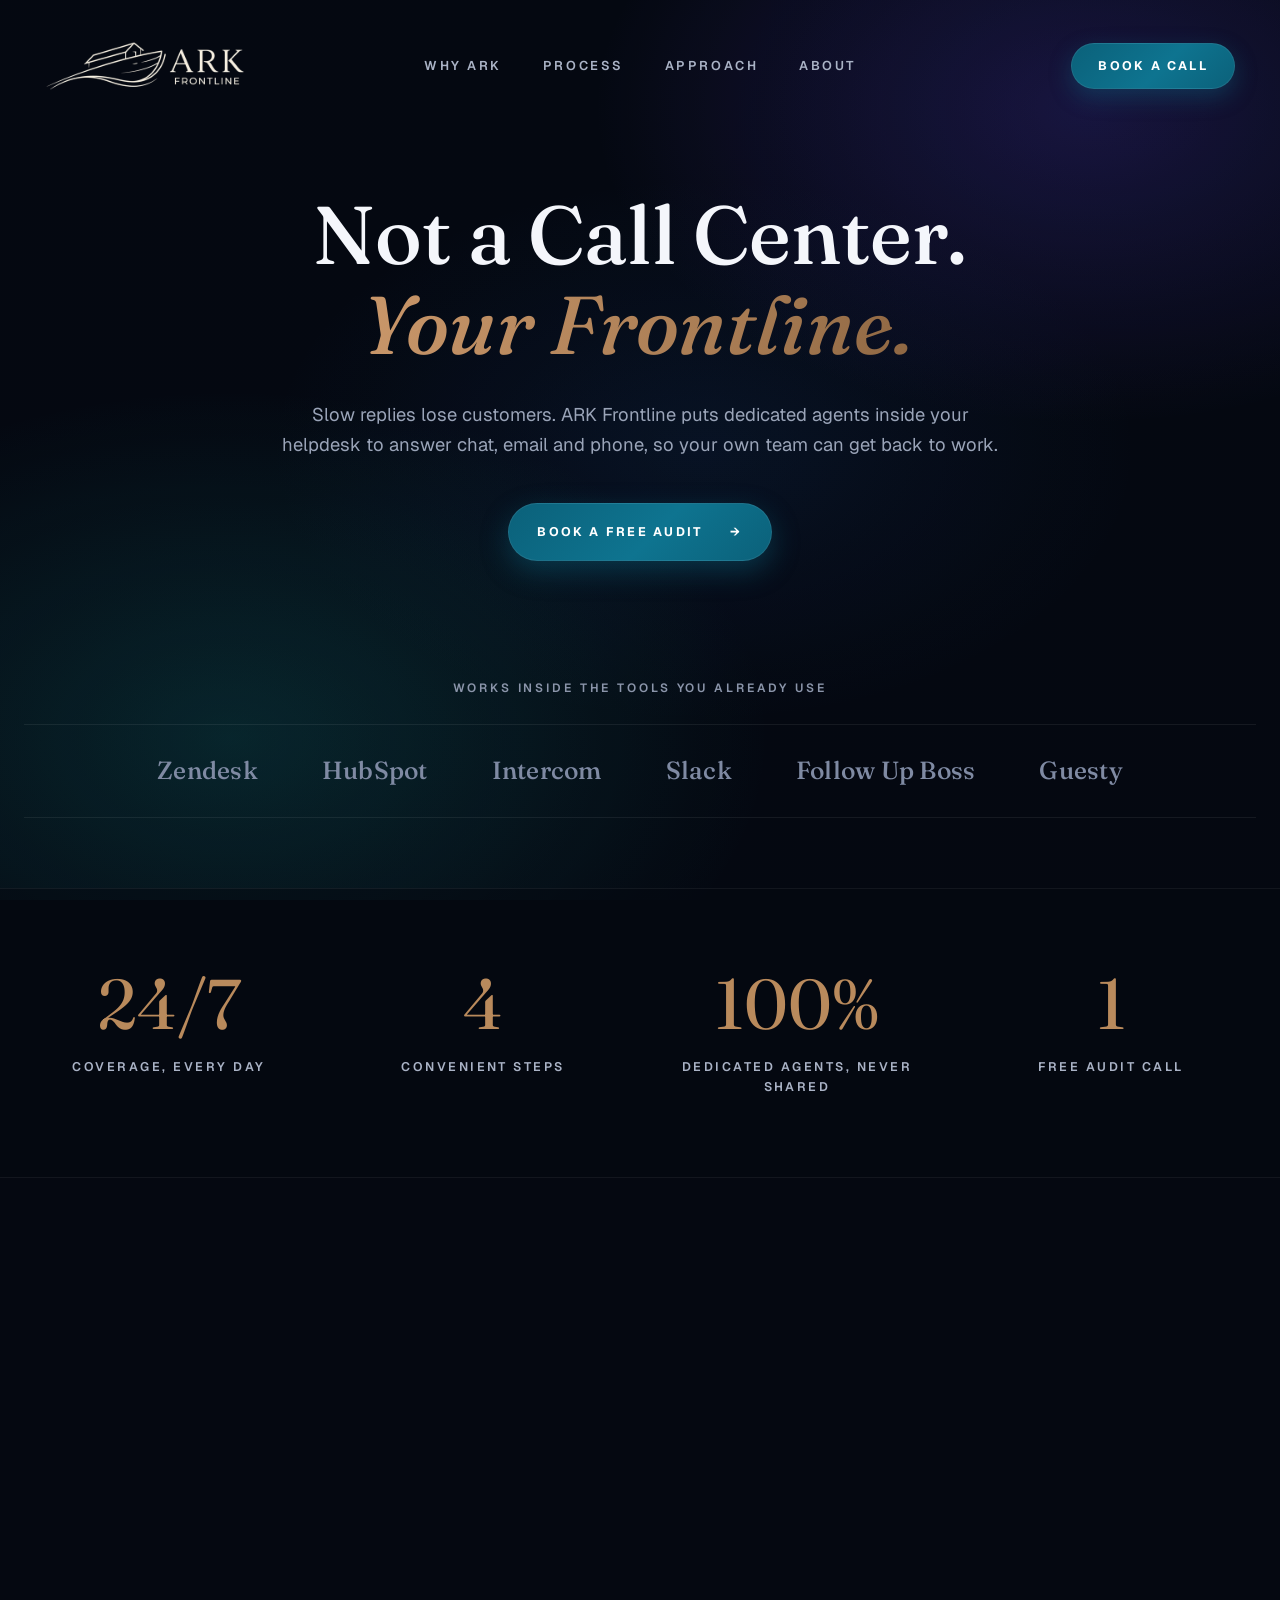
==== index.html @ c7eb10be "Point footer LinkedIn link to the ARK Frontline company page Co-Authored-By: Claude Opus 5.5 <norepl" ====
<!doctype html>
<html lang="en">
  <head>
    <meta charset="utf-8" />
    <meta name="viewport" content="width=device-width,initial-scale=1" />
    <title>ARK Frontline | Inbound Customer Support Outsourcing</title>
    <meta
      name="description"
      content="ARK Frontline runs inbound support for growing businesses. Dedicated agents work inside your helpdesk and cover chat, email and phone, so tickets get answered and your team gets its time back."
    />
    <meta name="theme-color" content="#050811" />
    <meta property="og:type" content="website" />
    <meta
      property="og:title"
      content="ARK Frontline | Inbound Customer Support Outsourcing"
    />
    <meta
      property="og:description"
      content="Dedicated inbound support agents who work inside your helpdesk."
    />
    <meta
      property="og:image"
      content="https://arkfrontline.com/img/logo-h-960.png"
    />
    <link rel="icon" type="image/x-icon" href="/favicon.ico" />
    <link rel="icon" type="image/png" href="/img/favicon.png?v=2" />
    <link rel="shortcut icon" href="/favicon.ico" />
    <link rel="apple-touch-icon" href="/img/favicon.png" />
    <noscript
      ><style>
        .rv {
          opacity: 1 !important;
          transform: none !important;
        }
      </style></noscript
    >
    <link rel="preconnect" href="https://fonts.googleapis.com" />
    <link rel="preconnect" href="https://fonts.gstatic.com" crossorigin />
    <link
      href="https://fonts.googleapis.com/css2?family=Fraunces:ital,opsz,wght@0,9..144,400;0,9..144,500;1,9..144,400;1,9..144,500&family=Geist:wght@400;500;600;700&display=swap"
      rel="stylesheet"
    />
    <link rel="preload" as="image" href="img/logo-h-480.png" />
    <link rel="stylesheet" href="css/styles.css" />
  </head>
  <body>
    <div class="bg-media" aria-hidden="true">
      <video
        id="bgVid"
        muted
        loop
        playsinline
        preload="none"
        data-src="assets/bg.mp4"
      ></video>
      <div class="bg-veil"></div>
    </div>

    <header class="nav" id="nav">
      <div class="nav-in">
        <a class="brand" href="#top" aria-label="ARK Frontline home"
          ><img
            src="img/logo-h-480.png"
            srcset="img/logo-h-480.png 480w, img/logo-h-960.png 960w"
            sizes="(max-width:700px) 150px, 200px"
            width="480"
            height="120"
            alt="ARK Frontline"
        /></a>
        <nav class="links" id="links" aria-label="Primary">
          <a href="#why">Why Ark</a
          ><a href="#process">Process</a><a href="#approach">Approach</a
          ><a href="about.html">About</a>
        </nav>
        <div class="nav-r">
          <a class="btn btn-cyan btn-sm" href="contact.html">Book a Call</a>
          <button
            class="burger"
            id="burger"
            type="button"
            aria-label="Menu"
            aria-expanded="false"
            aria-controls="links"
          >
            <i></i><i></i><i></i>
          </button>
        </div>
      </div>
    </header>

    <div class="drawer-ov" id="drawerOv" hidden></div>
    <aside class="drawer" id="drawer" aria-label="Menu" aria-hidden="true">
      <div class="drawer-top">
        <span>Menu</span
        ><button
          class="drawer-x"
          id="drawerX"
          type="button"
          aria-label="Close menu"
        >
          &times;
        </button>
      </div>
      <nav class="drawer-links">
        <a href="#why">Why Ark</a
        ><a href="#process">Process</a><a href="#approach">Approach</a
        ><a href="about.html">About</a>
      </nav>
      <a class="btn btn-cyan drawer-cta" href="contact.html"
        >Book a Call <span>&rarr;</span></a
      >
    </aside>

    <main id="top">
      <!-- HEADER / HERO -->
      <section class="hero">
        <div class="wrap">
          <h1>Not a Call Center.<br /><em>Your Frontline.</em></h1>
          <p class="lead">
            Slow replies lose customers. ARK Frontline puts dedicated agents
            inside your helpdesk to answer chat, email and phone, so your own
            team can get back to work.
          </p>
          <div class="cta">
            <a class="btn btn-cyan" href="contact.html"
              >Book a Free Audit <span>→</span></a
            >
          </div>
          <!-- <div class="collage">
            <figure class="c-office">
              <img
                src="img/hero-office.jpg"
                alt="Team working in a bright open office"
                width="504"
                height="476"
                fetchpriority="high"
                decoding="async"
              />
            </figure>
            <figure class="c-tower">
              <img
                src="img/hero-tower.jpg"
                alt="Luxury residential tower at sunset"
                width="429"
                height="423"
                decoding="async"
              />
            </figure>
            <figure class="c-agent">
              <img
                src="img/agent.jpg"
                alt="Smiling support agent wearing a headset"
                width="775"
                height="675"
                decoding="async"
              />
              <div class="pill">Agents online now</div>
            </figure>
          </div> -->
        </div>
      </section>

      <!-- TRUST BANNER -->
      <section class="trust" aria-label="Integrations">
        <div class="wrap">
          <p class="trust-t">Works inside the tools you already use</p>
          <ul class="trust-row">
            <li>Zendesk</li>
            <li>HubSpot</li>
            <li>Intercom</li>
            <li>Slack</li>
            <li>Follow Up Boss</li>
            <li>Guesty</li>
          </ul>
        </div>
      </section>

      <!-- STATS -->
      <section class="stats">
        <div class="wrap">
          <div class="rv"><b>24/7</b><span>Coverage, every day</span></div>
          <div class="rv"><b>4</b><span>Convenient steps</span></div>
          <div class="rv">
            <b>100%</b><span>Dedicated agents, never shared</span>
          </div>
          <div class="rv"><b>1</b><span>Free audit call</span></div>
        </div>
      </section>

      <!-- INDUSTRIES -->
      <!-- <section class="pad" id="industries">
        <div class="wrap">
          <div class="head rv">
            <h2>Three Specialties.<br /><em>Any Frontline.</em></h2>
            <p class="lead">
              We cover any business with inbound customers. These three are
              where we're deepest, with playbooks already written.
            </p>
          </div>
          <div class="cards3">
            <article class="ind2 rv" style="--acc: #d4a574">
              <div class="ind2-ph">
                <img
                  src="img/ind-property.jpg"
                  alt=""
                  width="522"
                  height="195"
                  loading="lazy"
                  decoding="async"
                />
              </div>
              <div class="ind2-bd">
                <div class="ind2-head">
                  <span class="ind2-ic"
                    ><svg viewBox="0 0 24 24">
                      <path
                        d="M3 21h18M5 21V7l7-4 7 4v14M9 9h1M9 13h1M9 17h1M14 9h1M14 13h1M14 17h1"
                      /></svg
                  ></span>
                </div>
                <h3>Property &amp; Development</h3>
                <p>
                  Every unanswered inquiry is a lost deal. We answer them fast.
                </p>
                <ul class="checks">
                  <li>Buyer &amp; tenant inquiries</li>
                  <li>Showing coordination</li>
                  <li>ISA support</li>
                  <li>CRM upkeep</li>
                </ul>
              </div>
            </article>
            <article class="ind2 rv" style="--acc: #38bdf8">
              <div class="ind2-ph">
                <img
                  src="img/ind-saas.jpg"
                  alt=""
                  width="522"
                  height="195"
                  loading="lazy"
                  decoding="async"
                />
              </div>
              <div class="ind2-bd">
                <div class="ind2-head">
                  <span class="ind2-ic"
                    ><svg viewBox="0 0 24 24">
                      <path d="m8 8-5 4 5 4M16 8l5 4-5 4M14 5l-4 14" /></svg
                  ></span>
                </div>
                <h3>Software &amp; Technology</h3>
                <p>Your engineers ship. We work the queue.</p>
                <ul class="checks">
                  <li>Tier-1 ticket triage</li>
                  <li>User onboarding</li>
                  <li>Bug escalation routing</li>
                  <li>Live chat support</li>
                </ul>
              </div>
            </article>
            <article class="ind2 rv" style="--acc: #818cf8">
              <div class="ind2-ph">
                <img
                  src="img/ind-hospitality.jpg"
                  alt=""
                  width="522"
                  height="195"
                  loading="lazy"
                  decoding="async"
                />
              </div>
              <div class="ind2-bd">
                <div class="ind2-head">
                  <span class="ind2-ic"
                    ><svg viewBox="0 0 24 24">
                      <path d="m3 11 9-8 9 8" />
                      <path d="M5 10v10h14V10" />
                      <path d="M10 20v-6h4v6" /></svg
                  ></span>
                </div>
                <h3>Hospitality &amp; Rentals</h3>
                <p>Guests get answers at 2 a.m., not 9 a.m.</p>
                <ul class="checks">
                  <li>24/7 guest messaging</li>
                  <li>Booking inquiries</li>
                  <li>Check-in troubleshooting</li>
                  <li>Issue resolution</li>
                </ul>
              </div>
            </article>
            <article class="ind2 rv" style="--acc: #34d399">
              <div class="ind2-ph">
                <img
                  src="img/hero-office.jpg"
                  alt=""
                  width="522"
                  height="195"
                  loading="lazy"
                  decoding="async"
                />
              </div>
              <div class="ind2-bd">
                <div class="ind2-head">
                  <span class="ind2-ic"
                    ><svg viewBox="0 0 24 24">
                      <circle cx="9" cy="20" r="1.4" />
                      <circle cx="18" cy="20" r="1.4" />
                      <path
                        d="M2 3h3l2.7 12.4a1 1 0 0 0 1 .8h9a1 1 0 0 0 1-.8L21 7H6"
                      /></svg
                  ></span>
                </div>
                <h3>E-Commerce &amp; Service</h3>
                <p>Customers write in. We close the loop.</p>
                <ul class="checks">
                  <li>Returns &amp; refunds</li>
                  <li>Order tracking</li>
                  <li>General inquiries</li>
                  <li>Escalation routing</li>
                </ul>
              </div>
            </article>
          </div>
          <p class="note rv">
            Another industry?
            <a href="contact.html"
              >If customers contact you, we can cover it.</a
            >
          </p>
        </div>
      </section> -->

      <!-- WHY US -->
      <section class="pad" id="why" style="padding-top: 80px">
        <div class="wrap">
          <div class="head rv">
            <h2>All Your Needs,<br /><em>Just In One Place.</em></h2>
            <p class="lead">Pre-trained. Hand-selected. Ready to hit the ground running.</p>
          </div>
          
          <div class="why-grid rv">
            
            <article>
              <div class="ic">
                <svg viewBox="0 0 24 24">
                  <path d="M10 13a5 5 0 0 0 7 0l2-2a5 5 0 0 0-7-7l-1 1" />
                  <path d="M14 11a5 5 0 0 0-7 0l-2 2a5 5 0 0 0 7 7l1-1" />
                </svg>
              </div>
              <h3>Inside Your Tools</h3>
              <p>
                Zendesk, HubSpot, Follow Up Boss, Intercom, Guesty, Slack. We
                work in your accounts. There is nothing to migrate.
              </p>
            </article>
            <article>
              <div class="ic">
                <svg viewBox="0 0 24 24">
                  <path d="M4 14v-2a8 8 0 0 1 16 0v2" />
                  <rect x="3" y="14" width="4" height="6" rx="1.5" />
                  <rect x="17" y="14" width="4" height="6" rx="1.5" />
                  <path d="M19 20c0 1.5-2 2-5 2" />
                </svg>
              </div>
              <h3>Your Brand Voice</h3>
              <p>
                We learn your tone, policies and escalation paths. Customers
                talk to your team, not a vendor.
              </p>
            </article>
            <article>
              <div class="ic">
                <svg viewBox="0 0 24 24">
                  <path d="m12 3 9 5-9 5-9-5 9-5z" />
                  <path d="m3 13 9 5 9-5" />
                  <path d="m3 17.5 9 5 9-5" />
                </svg>
              </div>
              <h3>Support Is All We Do</h3>
              <p>
                No side projects and no upsell scripts. Our agents handle your
                queue and nothing else.
              </p>
            </article>
            <article>
              <div class="ic">
                <svg viewBox="0 0 24 24">
                  <path d="M12 22s8-4 8-10V5l-8-3-8 3v7c0 6 8 10 8 10z" />
                  <path d="m9 12 2 2 4-4" />
                </svg>
              </div>
              <h3>Trained Before Day One</h3>
              <p>
                Agents learn your product, scripts and edge cases before they
                touch a live ticket.
              </p>
            </article>
            <article>
              <div class="ic">
                <svg viewBox="0 0 24 24">
                  <path d="M4 18a8 8 0 1 1 16 0" />
                  <path d="m12 18 4-5" />
                </svg>
              </div>
              <h3>Numbers You Can Check</h3>
              <p>
                Response time, resolution rate and satisfaction, reported to you
                on a fixed schedule.
              </p>
            </article>
            <article>
              <div class="ic">
                <svg viewBox="0 0 24 24">
                  <path d="M21 12a9 9 0 0 0-15.5-6.2L3 8" />
                  <path d="M3 3v5h5" />
                  <path d="M3 12a9 9 0 0 0 15.5 6.2L21 16" />
                  <path d="M21 21v-5h-5" />
                </svg>
              </div>
              <h3>Scale On Demand</h3>
              <p>
                Product launch, peak season, a new property. Add agents when
                volume spikes. Cut back when it drops.
              </p>
            </article>
          </div>

          
        </div>
      </section>

   
      <!-- TESTIMONIALS (horizontal snap carousel) -->
      <!-- <section class="pad" id="testimonials" style="padding-top: 20px">
        <div class="wrap">
          <div class="head rv">
            <h2>What Clients<br /><em>Actually Say.</em></h2>
            <p class="lead">
              Real feedback from teams who handed us their frontline. Swipe to
              read more.
            </p>
          </div>
        </div>

        <div
          class="tst-rail"
          id="tstRail"
          role="region"
          aria-roledescription="carousel"
          aria-label="Client testimonials"
          tabindex="0"
        >
          <div class="tst-track" id="tstTrack">
            <article class="tst-card rv" aria-roledescription="slide">
              <div class="tst-client">
                <img
                  src="img/client-01.webp"
                  alt=""
                  width="80"
                  height="80"
                  loading="lazy"
                  decoding="async"
                  onerror="
                    this.replaceWith(
                      Object.assign(document.createElement('div'), {
                        className: 'tst-avatar',
                        textContent: 'AB',
                      }),
                    )
                  "
                />
              </div>
              <div class="tst-quote" aria-hidden="true">"</div>
              <blockquote class="tst-body">
                We were losing deals to slow replies — some inquiries sat for hours. ARK Frontline took over our inbox in a week and our response time dropped to minutes. Buyers now hear back before they've closed the tab.
              </blockquote>
              <footer class="tst-author">
                <div>
                  <strong>Jacob Murphy</strong>
                  <span>CEO, GoldenPrize</span>
                </div>
              </footer>
            </article>

            <article class="tst-card rv" aria-roledescription="slide">
              <div class="tst-client">
                <img
                  src="img/client-02.webp"
                  alt=""
                  width="80"
                  height="80"
                  loading="lazy"
                  decoding="async"
                  onerror="
                    this.replaceWith(
                      Object.assign(document.createElement('div'), {
                        className: 'tst-avatar',
                        textContent: 'CD',
                      }),
                    )
                  "
                />
              </div>
              <div class="tst-quote" aria-hidden="true">"</div>
              <blockquote class="tst-body">
                The team works inside our helpdesk exactly like our own staff, so there was nothing to migrate or retrain. Tier-1 triage is handled, our engineers stay on product, and the weekly reports actually match what we see.
              </blockquote>
              <footer class="tst-author">
                <div>
                  <strong>Agartha Bryan</strong>
                  <span>Operational Manager, Stark</span>
                </div>
              </footer>
            </article>

            <article class="tst-card rv" aria-roledescription="slide">
              <div class="tst-client">
                <img
                  src="img/client-03.webp"
                  alt=""
                  width="80"
                  height="80"
                  loading="lazy"
                  decoding="async"
                  onerror="
                    this.replaceWith(
                      Object.assign(document.createElement('div'), {
                        className: 'tst-avatar',
                        textContent: 'EF',
                      }),
                    )
                  "
                />
              </div>
              <div class="tst-quote" aria-hidden="true">"</div>
              <blockquote class="tst-body">
                Guests message at 2 a.m. — that used to mean a missed booking by morning. ARK Frontline covers the queue around the clock and the tone is indistinguishable from our own team. It's the first support partner we haven't had to micromanage.
              </blockquote>
              <footer class="tst-author">
                <div>
                  <strong>John Conor</strong>
                  <span>CEO, Blue Initiatives</span>
                </div>
              </footer>
            </article>

            <article class="tst-card rv" aria-roledescription="slide">
              <div class="tst-client">
                <img
                  src="img/client-04.webp"
                  alt=""
                  width="80"
                  height="80"
                  loading="lazy"
                  decoding="async"
                  onerror="
                    this.replaceWith(
                      Object.assign(document.createElement('div'), {
                        className: 'tst-avatar',
                        textContent: 'GH',
                      }),
                    )
                  "
                />
              </div>
              <div class="tst-quote" aria-hidden="true">"</div>
              <blockquote class="tst-body">
                We doubled order volume during peak season without hiring a single person. Returns, tracking, and general inquiries are all handled, and the escalation paths they wrote with us mean nothing falls through.
              </blockquote>
              <footer class="tst-author">
                <div>
                  <strong>Bruce Doe</strong>
                  <span>Marketting Manager, Positiply</span>
                </div>
              </footer>
            </article>
          </div>

          
        </div>

        <div class="tst-ctrl">
          <button
            class="tst-btn"
            id="tstPrev"
            type="button"
            aria-label="Previous testimonial"
          >
            ←
          </button>
          <button
            class="tst-btn"
            id="tstNext"
            type="button"
            aria-label="Next testimonial"
          >
            →
          </button>
        </div>

        <div class="wrap">
          <p class="note rv">
            Want to talk to a reference client?
            <a href="contact.html">Ask us on the audit call →</a>
          </p>
        </div>
      </section> -->

       <!-- COMPARISON -->
      <section class="pad" id="approach" style="padding-top: 20px">
        <div class="wrap">
          <div class="head rv">
            <h2>Customers notice <em>the difference.</em></h2>
          </div>
          <div class="cmp rv">
            <div class="cmp-h">
              <span></span><span>Traditional Call Center</span
              ><span class="us">ARK Frontline</span>
            </div>
            <div class="cmp-r">
              <b>Agents</b><span>Shared across dozens of clients</span
              ><span class="us">Dedicated to your account only</span>
            </div>
            <div class="cmp-r">
              <b>Training</b><span>Generic scripts</span
              ><span class="us">Your playbook and your product</span>
            </div>
            <div class="cmp-r">
              <b>Tools</b><span>Their systems, copy-paste handoffs</span
              ><span class="us">Inside your helpdesk</span>
            </div>
            <div class="cmp-r">
              <b>Turnover</b><span>High, with constant retraining</span
              ><span class="us">Stable team with backup agents ready</span>
            </div>
            <div class="cmp-r">
              <b>Tone</b><span>Robotic</span
              ><span class="us">Sounds like your team</span>
            </div>
          </div>
        </div>
      </section>

      <!-- PROCESS -->
      <section class="pad process" id="process">
        <div class="wrap proc-grid">
          <div class="proc-l rv">
            <h2>From First Call<br />to <em>Fully Handled.</em></h2>
            <p class="lead">
              Four steps from first call to live coverage. Your team stays on
              its own work.
            </p>
            <a class="btn btn-ghost" href="contact.html">Get Started</a>
            <div class="proc-img">
              <img
                src="img/process.jpg"
                alt="Agents in a playbook training session"
                width="776"
                height="368"
                loading="lazy"
                decoding="async"
              />
              <div><strong>We learn your business first.</strong></div>
            </div>
          </div>
          <ol class="steps" style="list-style: none">
            <li class="step rv">
              <span class="dot"
                ><svg viewBox="0 0 24 24">
                  <circle cx="11" cy="11" r="7" />
                  <path d="m21 21-4.3-4.3" /></svg></span
              ><small>STEP 01</small>
              <h3>Workflow &amp; Ticket Audit</h3>
              <p>
                We map your inbound queue, find the bottlenecks, and agree on
                exactly what we take over.
              </p>
            </li>
            <li class="step rv">
              <span class="dot"
                ><svg viewBox="0 0 24 24">
                  <rect x="5" y="4" width="14" height="17" rx="2" />
                  <path d="M9 4h6v3H9zM9 12h6M9 16h4" /></svg></span
              ><small>STEP 02</small>
              <h3>Playbook Customization</h3>
              <p>We write down your voice, FAQs and escalation paths.</p>
            </li>
            <li class="step rv">
              <span class="dot"
                ><svg viewBox="0 0 24 24">
                  <path d="M22 10 12 5 2 10l10 5 10-5z" />
                  <path d="M6 12v5c3 2.5 9 2.5 12 0v-5" /></svg></span
              ><small>STEP 03</small>
              <h3>Dedicated Agent Training</h3>
              <p>
                Agents train in your tools, on your scenarios, before they go
                live.
              </p>
            </li>
            <li class="step rv">
              <span class="dot"
                ><svg viewBox="0 0 24 24">
                  <path
                    d="M4.5 16.5c-1.5 1.3-2 5-2 5s3.7-.5 5-2c.7-.8.7-2.1-.1-2.9s-2.1-.8-2.9-.1z"
                  />
                  <path
                    d="M12 15 9 12a22 22 0 0 1 2-4c2-3.3 5.8-5.2 11-5 .2 5.2-1.7 9-5 11a22 22 0 0 1-4 2z"
                  /></svg></span
              ><small>STEP 04</small>
              <h3>Full Frontline Handover</h3>
              <p>We take over the queue and send you performance reports.</p>
            </li>
          </ol>
        </div>
      </section>

     

      <!-- CONTACT -->
    </main>

    <footer>
      <div class="wrap f-in">
        <!-- top: brand + tagline, nav + social -->
        <div class="f-top">
          <div class="f-brand">
            <a
              class="brand"
              href="index.html"
              aria-label="ARK Frontline, back to home"
              ><img
                src="img/logo-h-480.png"
                srcset="img/logo-h-480.png 480w, img/logo-h-960.png 960w"
                sizes="(max-width:700px) 150px, 200px"
                width="480"
                height="120"
                alt="ARK Frontline"
            /></a>
            <p class="f-tag">
              Dedicated inbound support,<br />built in Ethiopia.
            </p>
          </div>
          <div class="f-right">
            <nav class="f-nav" aria-label="Footer">
              <a href="index.html#industries">Industries</a>
              <a href="index.html#why">Why Us</a>
              <a href="index.html#process">Process</a>
              <a href="about.html">About</a>
              <a href="index.html#approach">Approach</a>
              <a href="contact.html">Contact</a>
            </nav>
            <ul class="f-social" aria-label="ARK Frontline on social media">
              <li>
                <a
                  href="https://www.instagram.com/@ark_frontline"
                  target="_blank"
                  rel="noopener"
                  aria-label="ARK Frontline on Instagram"
                >
                  <svg viewBox="0 0 24 24" aria-hidden="true">
                    <rect x="3" y="3" width="18" height="18" rx="5" />
                    <circle cx="12" cy="12" r="4" />
                    <circle
                      cx="17.5"
                      cy="6.5"
                      r="1.2"
                      fill="currentColor"
                      stroke="none"
                    />
                  </svg>
                </a>
              </li>
              <li>
                <a
                  href="https://x.com/@ark_frontline"
                  target="_blank"
                  rel="noopener"
                  aria-label="ARK Frontline on X"
                >
                  <svg viewBox="0 0 24 24" aria-hidden="true">
                    <path
                      d="M4 4l7.2 9.3L4.4 20h2.3l5.6-6.1L17 20h3l-7.5-9.7L19.6 4h-2.3l-5.1 5.6L8.2 4H4z"
                      fill="currentColor"
                      stroke="none"
                    />
                  </svg>
                </a>
              </li>
              <li>
                <a
                  href="https://www.facebook.com/@ark_frontline"
                  target="_blank"
                  rel="noopener"
                  aria-label="ARK Frontline on Facebook"
                >
                  <svg viewBox="0 0 24 24" aria-hidden="true">
                    <path
                      d="M14 8h2.5V4.5H14c-2.5 0-4.5 2-4.5 4.5v2H7v3.5h2.5V21H13v-7h2.5l.5-3.5H13V9c0-.6.4-1 1-1z"
                      fill="currentColor"
                      stroke="none"
                    />
                  </svg>
                </a>
              </li>
              <li>
                <a
                  href="https://www.tiktok.com/@@ark_frontline"
                  target="_blank"
                  rel="noopener"
                  aria-label="ARK Frontline on TikTok"
                >
                  <svg viewBox="0 0 24 24" aria-hidden="true">
                    <path
                      d="M16.5 3c.3 2.2 1.7 3.6 4 3.8v3c-1.4 0-2.7-.4-4-1.2v6.2c0 3.5-2.4 6.2-5.9 6.2-3.2 0-5.6-2.3-5.6-5.4 0-3.3 2.7-5.7 6-5.4v3.1c-1.6-.3-3 .8-3 2.3 0 1.3 1 2.3 2.4 2.3 1.5 0 2.4-1 2.4-2.5V3h3.7z"
                      fill="currentColor"
                      stroke="none"
                    />
                  </svg>
                </a>
              </li>
              <li>
                <a
                  href="https://www.linkedin.com/company/ark-frontline/"
                  target="_blank"
                  rel="noopener"
                  aria-label="ARK Frontline on LinkedIn"
                >
                  <svg viewBox="0 0 24 24" aria-hidden="true">
                    <path
                      d="M4.98 3.5A2.5 2.5 0 1 1 5 8.5a2.5 2.5 0 0 1-.02-5zM3 9h4v12H3zM9 9h3.8v1.7h.05c.53-1 1.83-2.05 3.77-2.05 4.03 0 4.78 2.65 4.78 6.1V21h-4v-5.4c0-1.3-.02-2.96-1.8-2.96-1.8 0-2.08 1.4-2.08 2.86V21H9z"
                      fill="currentColor"
                      stroke="none"
                    />
                  </svg>
                </a>
              </li>
            </ul>
          </div>
        </div>

        <!-- bottom: contact + copyright -->
        <div class="f-bottom">
          <div class="f-contact">
            <a href="mailto:hello@arkfrontline.com">hello@arkfrontline.com</a>
            <a href="tel:+251952327270">+251 95 232 7270</a>
          </div>
          <small>© 2026 ARK Frontline. All rights reserved.</small>
        </div>
      </div>
    </footer>

    <script src="js/main.js" defer></script>
  </body>
</html>
---- css/styles.css ----
/* ===================================================================
   ARK Frontline — styles.css (cleaned + fixed)
   Fixes: page-footer scoping (no more .tst-author panel), consolidated
   duplicate footer blocks, dead rules removed. All effective styles kept.
   =================================================================== */

/* ---------- tokens ---------- */
:root {
  --bg: #050811;
  --bg2: #0e1630;
  --card: #121a36;
  --line: rgba(255, 255, 255, 0.08);
  --text: #f4f6fb;
  --muted: #9aa4b8;
  --cyan: #0e7490;
  --cyan-hi: #22b5cf;
  --copper: #b98a5c;
  --btn1: #0b617a;
  --btn2: #0e7490;
  --btn3: #12879f;
  --serif: "Fraunces", Georgia, serif;
  --sans: "Geist", "Manrope", system-ui, -apple-system, sans-serif;
}
* {
  box-sizing: border-box;
  margin: 0;
  padding: 0;
}
html {
  scroll-behavior: smooth;
  scroll-padding-top: 100px;
}
body {
  background: var(--bg);
  color: var(--text);
  font-family: var(--sans);
  line-height: 1.6;
  overflow-x: hidden;
  -webkit-font-smoothing: antialiased;
}
html,
body {
  max-width: 100%;
  overflow-x: clip;
}
img {
  display: block;
  max-width: 100%;
}
a {
  color: inherit;
  text-decoration: none;
}
.wrap {
  width: min(1656px, 100% - 48px);
  margin-inline: auto;
}
section {
  position: relative;
}

/* ---------- typography ---------- */
.eyebrow {
  display: inline-flex;
  align-items: center;
  gap: 16px;
  font-size: 0.78rem;
  font-weight: 600;
  letter-spacing: 0.28em;
  text-transform: uppercase;
  color: var(--cyan-hi);
}
.eyebrow::before,
.eyebrow.both::after {
  content: "";
  width: 48px;
  height: 1px;
  background: var(--copper);
}
h1,
h2,
h3 {
  font-family: var(--serif);
  font-weight: 500;
  letter-spacing: 0;
  line-height: 1.1;
  font-variation-settings: "opsz" 48;
}
h1 {
  font-size: clamp(2.8rem, 6.4vw, 5.4rem);
}
h2 {
  font-size: clamp(2.2rem, 4.4vw, 3.6rem);
}
em {
  font-style: italic;
  background: linear-gradient(100deg, #c9976a, #a67a52 70%, #8d6642);
  -webkit-background-clip: text;
  background-clip: text;
  color: transparent;
  padding-right: 0.08em;
}
.lead {
  color: var(--muted);
  font-size: 1.15rem;
  max-width: 720px;
}

/* ---------- buttons ---------- */
.btn {
  display: inline-flex;
  align-items: center;
  justify-content: center;
  gap: 28px;
  padding: 18px 28px;
  border-radius: 999px;
  font-size: 0.78rem;
  font-weight: 700;
  letter-spacing: 0.18em;
  text-transform: uppercase;
  transition: 0.25s;
  border: 1px solid transparent;
  cursor: pointer;
  font-family: var(--sans);
  position: relative;
  overflow: hidden;
  isolation: isolate;
}
.btn-cyan {
  background: linear-gradient(
    135deg,
    var(--btn1),
    var(--btn2) 55%,
    var(--btn1)
  );
  color: #fff;
  border: 1px solid rgba(255, 255, 255, 0.08);
  box-shadow: 0 10px 28px rgba(14, 116, 144, 0.38);
}
.btn-cyan:hover {
  background: linear-gradient(
    135deg,
    var(--btn2),
    var(--btn3) 55%,
    var(--btn2)
  );
  box-shadow:
    0 14px 36px rgba(18, 135, 159, 0.5),
    0 0 0 1px rgba(34, 181, 207, 0.45);
  transform: translateY(-2px);
}
.btn-cyan:active {
  box-shadow: 0 4px 14px rgba(14, 116, 144, 0.4);
}
.btn-ghost {
  border-color: var(--line);
  color: var(--copper);
}
.btn-ghost:hover {
  border-color: var(--copper);
  background: rgba(185, 138, 92, 0.08);
  box-shadow: 0 10px 30px rgba(185, 138, 92, 0.15);
}
.btn-sm {
  padding: 12px 26px;
  gap: 0;
}
.nav-r .btn-cyan {
  box-shadow: 0 8px 22px rgba(14, 116, 144, 0.35);
}
.btn::before {
  content: "";
  position: absolute;
  inset: 0;
  z-index: -1;
  background: linear-gradient(
    110deg,
    transparent 30%,
    rgba(255, 255, 255, 0.28) 50%,
    transparent 70%
  );
  transform: translateX(-120%);
  transition: transform 0.7s ease;
}
.btn:hover::before {
  transform: translateX(120%);
}
.btn:active {
  transform: scale(0.96) translateY(0) !important;
  box-shadow: 0 4px 14px rgba(26, 163, 184, 0.3);
}
.btn span {
  display: inline-block;
  transition: transform 0.3s;
}
.btn:hover span {
  transform: translateX(4px);
}
.btn:focus-visible,
.links a:focus-visible,
input:focus-visible {
  outline: 2px solid var(--cyan-hi);
  outline-offset: 3px;
}

/* ---------- nav ---------- */
.nav {
  position: fixed;
  top: 28px;
  left: 0;
  right: 0;
  z-index: 50;
  display: flex;
  justify-content: center;
  pointer-events: none;
  --logo-h: 50px;
}
.nav.stuck {
  --logo-h: 36px;
}
.nav-in {
  pointer-events: auto;
  width: min(1730px, 100% - 24px);
  display: grid;
  grid-template-columns: 1fr auto 1fr;
  align-items: center;
  gap: 24px;
  padding: 12px 32px;
  border-radius: 999px;
  border: 1px solid transparent;
  transition:
    padding 0.35s ease,
    width 0.35s ease,
    background-color 0.35s,
    border-color 0.35s,
    box-shadow 0.35s;
}
.nav.stuck .nav-in {
  padding: 8px 28px;
  background: rgba(7, 11, 24, 0.82);
  border-color: var(--line);
  box-shadow: 0 20px 50px rgba(0, 0, 0, 0.35);
  -webkit-backdrop-filter: blur(18px);
  backdrop-filter: blur(18px);
}
.nav-in .brand {
  justify-self: start;
}
.nav-r {
  justify-self: end;
  display: flex;
  align-items: center;
  gap: 14px;
}
.links {
  justify-self: center;
  display: flex;
  gap: clamp(24px, 3.2vw, 52px);
  font-size: 0.8rem;
  font-weight: 600;
  letter-spacing: 0.2em;
  text-transform: uppercase;
  color: #aab3c6;
}
.links a {
  position: relative;
  transition: color 0.25s;
}
.links a:hover {
  color: #fff;
}
.links a::after {
  content: "";
  position: absolute;
  left: 0;
  right: 0;
  bottom: -6px;
  height: 1px;
  background: var(--copper);
  transform: scaleX(0);
  transform-origin: left;
  transition: transform 0.3s;
}
.links a:hover::after {
  transform: scaleX(1);
}
.links a[aria-current="page"]::after,
.links a.is-active::after {
  transform: scaleX(1);
  background: var(--cyan-hi);
}
.links a[aria-current="page"],
.links a.is-active {
  color: #fff;
}
.links a.is-active::before {
  content: "";
  position: absolute;
  left: 50%;
  bottom: -12px;
  transform: translateX(-50%);
  width: 4px;
  height: 4px;
  border-radius: 50%;
  background: var(--cyan-hi);
}
.brand {
  display: flex;
  align-items: center;
  gap: 12px;
  font-family: var(--serif);
  font-size: 1.5rem;
  color: #fff;
  flex: none;
  line-height: 0;
}
.brand i {
  font-style: italic;
  color: var(--copper);
}
.brand img {
  height: var(--logo-h);
  width: auto;
  max-width: 60vw;
  object-fit: contain;
  transition:
    height 0.35s ease,
    transform 0.3s,
    filter 0.3s;
}
.brand:hover img {
  transform: scale(1.03);
  filter: drop-shadow(0 0 14px rgba(185, 138, 92, 0.35));
}
.burger {
  display: none;
  width: 44px;
  height: 44px;
  border-radius: 50%;
  border: 1px solid rgba(255, 255, 255, 0.14);
  background: rgba(255, 255, 255, 0.04);
  cursor: pointer;
  place-items: center;
  align-content: center;
  gap: 5px;
  padding: 0;
}
.burger i {
  display: block;
  width: 18px;
  height: 2px;
  border-radius: 2px;
  background: #fff;
  transition:
    transform 0.3s,
    opacity 0.3s;
}
.burger[aria-expanded="true"] i:nth-child(1) {
  transform: translateY(7px) rotate(45deg);
}
.burger[aria-expanded="true"] i:nth-child(2) {
  opacity: 0;
}
.burger[aria-expanded="true"] i:nth-child(3) {
  transform: translateY(-7px) rotate(-45deg);
}

/* ---------- hero ---------- */
.hero {
  padding: 190px 0 110px;
  text-align: center;
  background: none;
}
.hero h1 {
  margin: 0 0 30px;
}
.hero .lead {
  margin-inline: auto;
}
.cta {
  display: flex;
  gap: 18px;
  justify-content: center;
  flex-wrap: wrap;
  margin-top: 44px;
}
.collage {
  position: relative;
  width: min(742px, 100%);
  aspect-ratio: 742/766;
  margin: 90px auto 0;
}
.collage figure {
  position: absolute;
  overflow: hidden;
  border-radius: 30px;
  border: 1px solid var(--line);
  box-shadow: 0 30px 60px rgba(0, 0, 0, 0.45);
}
.collage img {
  width: 100%;
  height: 100%;
  object-fit: cover;
}
.c-agent img {
  object-position: 30% 50%;
}
.c-office {
  right: 0;
  top: 0;
  width: 67.9%;
  height: 62%;
}
.c-tower {
  left: 0;
  top: 40.5%;
  width: 57.8%;
  height: 55.2%;
}
.c-agent {
  right: 4.9%;
  top: 50%;
  width: 41.8%;
  height: 50%;
  border-radius: 32px;
}
.pill {
  position: absolute;
  left: 12px;
  right: 12px;
  bottom: 12px;
  display: flex;
  align-items: center;
  gap: 10px;
  padding: 10px 14px;
  border-radius: 999px;
  background: rgba(10, 16, 34, 0.92);
  -webkit-backdrop-filter: blur(10px);
  backdrop-filter: blur(10px);
  font-size: 0.82rem;
  font-weight: 500;
}
.pill::before {
  content: "";
  flex: none;
  width: 9px;
  height: 9px;
  border-radius: 50%;
  background: #22b5cf;
  box-shadow: 0 0 0 3px rgba(34, 181, 207, 0.22);
}

/* ---------- stats ---------- */
.stats {
  border-block: 1px solid rgba(255, 255, 255, 0.06);
  background: rgba(5, 8, 17, 0.5);
  padding: 80px 0;
}
.stats .wrap {
  display: grid;
  grid-template-columns: repeat(4, 1fr);
  gap: 24px;
  text-align: center;
}
.stats b {
  display: block;
  font-family: var(--serif);
  font-weight: 400;
  font-size: clamp(3rem, 5.5vw, 5rem);
  color: var(--copper);
  line-height: 1;
}
.stats span {
  display: block;
  margin-top: 18px;
  font-size: 0.78rem;
  font-weight: 600;
  letter-spacing: 0.2em;
  text-transform: uppercase;
  color: #aab3c6;
}
.stats > .wrap > div {
  transition: transform 0.3s ease;
}
.stats > .wrap > div:hover {
  transform: translateY(-3px);
}

/* ---------- section heads ---------- */
section.pad {
  padding: 130px 0;
}
.head {
  text-align: center;
  max-width: 960px;
  margin: 0 auto 70px;
}
.head h2 {
  margin: 0 0 24px;
}
.head .lead {
  margin-inline: auto;
}
.note {
  text-align: center;
  margin-top: 60px;
  color: var(--muted);
}
.note a {
  color: var(--copper);
  text-decoration: underline;
  text-underline-offset: 4px;
}

/* ---------- industries ---------- */
.cards3 {
  display: grid;
  grid-template-columns: repeat(3, 1fr);
  gap: 36px;
  align-items: stretch;
}
.ind2 {
  --acc: #38bdf8;
  display: flex;
  flex-direction: column;
  border-radius: 28px;
  border: 1px solid rgba(255, 255, 255, 0.1);
  background: linear-gradient(
    180deg,
    color-mix(in srgb, var(--acc) 6%, rgba(8, 13, 27, 0.92)),
    rgba(7, 11, 24, 0.92)
  );
  overflow: hidden;
  position: relative;
  transition:
    transform 0.3s,
    border-color 0.3s,
    box-shadow 0.3s;
}
.ind2::before {
  content: "";
  position: absolute;
  left: 0;
  right: 0;
  top: 0;
  height: 3px;
  background: var(--acc);
  opacity: 0.8;
  z-index: 3;
}
.ind2:hover {
  transform: translateY(-4px);
  border-color: rgba(255, 255, 255, 0.18);
  box-shadow: 0 18px 44px color-mix(in srgb, var(--acc) 14%, transparent);
}
.ind2-ph {
  position: relative;
  height: 140px;
  overflow: hidden;
}
.ind2-ph img {
  width: 100%;
  height: 100%;
  object-fit: cover;
  transition: transform 0.8s cubic-bezier(0.2, 0.7, 0.2, 1);
}
.ind2:hover .ind2-ph img {
  transform: scale(1.06);
}
.ind2-ph::after {
  content: "";
  position: absolute;
  inset: 0;
  background: linear-gradient(
    180deg,
    rgba(5, 8, 17, 0.05),
    rgba(8, 13, 27, 0.92)
  );
}
.ind2-bd {
  padding: 26px 28px 30px;
  display: flex;
  flex-direction: column;
  gap: 12px;
  flex: 1;
}
.ind2-head {
  display: flex;
  align-items: center;
  gap: 14px;
  margin-bottom: 6px;
}
.ind2-ic {
  position: static;
  transform: none;
  flex: none;
  width: 52px;
  height: 52px;
  border-radius: 15px;
  display: grid;
  place-items: center;
  background: color-mix(in srgb, var(--acc) 16%, #0f1730);
  border: 1px solid color-mix(in srgb, var(--acc) 60%, transparent);
  color: var(--acc);
  box-shadow: none;
  transition:
    transform 0.3s,
    box-shadow 0.3s;
}
.ind2:hover .ind2-ic {
  transform: scale(1.06);
  box-shadow: 0 8px 24px color-mix(in srgb, var(--acc) 30%, transparent);
}
.ind2-ic svg {
  width: 26px;
  height: 26px;
  fill: none;
  stroke: currentColor;
  stroke-width: 1.7;
  stroke-linecap: round;
  stroke-linejoin: round;
}
.ind2 .tag {
  font-size: 0.7rem;
  font-weight: 700;
  letter-spacing: 0.2em;
  text-transform: uppercase;
  color: var(--acc);
  line-height: 1.3;
}
.ind2 h3 {
  font-size: 1.55rem;
}
.ind2-bd > p {
  color: var(--muted);
  font-size: 0.98rem;
}
.checks {
  list-style: none;
  display: grid;
  gap: 10px;
  margin-top: 10px;
  padding-top: 18px;
  border-top: 1px solid var(--line);
}
.checks li {
  position: relative;
  padding-left: 28px;
  font-size: 0.95rem;
  color: #d3d9e6;
}
.checks li::before {
  content: "";
  position: absolute;
  left: 0;
  top: 0.35em;
  width: 16px;
  height: 16px;
  border-radius: 50%;
  background: color-mix(in srgb, var(--acc) 18%, transparent)
    url("data:image/svg+xml,%3Csvg xmlns='http://www.w3.org/2000/svg' viewBox='0 0 16 16' fill='none' stroke='white' stroke-width='2' stroke-linecap='round' stroke-linejoin='round'%3E%3Cpath d='m4.5 8.3 2.3 2.3 4.7-5'/%3E%3C/svg%3E")
    center/10px no-repeat;
  border: 1px solid color-mix(in srgb, var(--acc) 55%, transparent);
}

/* ---------- why grid ---------- */
.why-grid {
  display: grid;
  grid-template-columns: repeat(3, 1fr);
  border: 1px solid rgba(255, 255, 255, 0.1);
  border-radius: 32px;
  overflow: hidden;
  background: rgba(8, 13, 27, 0.9);
  -webkit-backdrop-filter: blur(12px);
  backdrop-filter: blur(12px);
}
.why-grid article {
  padding: 44px 40px 48px;
  border-right: 1px solid var(--line);
  border-bottom: 1px solid var(--line);
  position: relative;
  transition: background 0.3s;
}
.why-grid article:nth-child(3n) {
  border-right: 0;
}
.why-grid article:nth-last-child(-n + 3) {
  border-bottom: 0;
}
.why-grid article::before {
  content: "";
  position: absolute;
  top: -1px;
  left: 40px;
  width: 0;
  height: 2px;
  background: var(--copper);
  transition: width 0.4s;
}
.why-grid article:hover::before {
  width: 120px;
}
.why-grid article:hover {
  background: linear-gradient(
    180deg,
    rgba(34, 211, 238, 0.07),
    transparent 70%
  );
  box-shadow: inset 0 0 0 1px rgba(34, 211, 238, 0.12);
}
.ic {
  width: 44px;
  height: 44px;
  border-radius: 12px;
  border: 1px solid rgba(26, 163, 184, 0.35);
  background: rgba(26, 163, 184, 0.08);
  display: grid;
  place-items: center;
  color: var(--cyan-hi);
  margin-bottom: 34px;
  transition:
    transform 0.35s ease,
    background-color 0.3s,
    border-color 0.3s,
    color 0.3s,
    box-shadow 0.3s;
}
.ic svg {
  width: 20px;
  height: 20px;
  fill: none;
  stroke: currentColor;
  stroke-width: 1.8;
  stroke-linecap: round;
  stroke-linejoin: round;
}
.why-grid article:hover .ic {
  transform: translateY(-3px) scale(1.08);
  background: rgba(34, 211, 238, 0.16);
  border-color: rgba(34, 211, 238, 0.6);
  box-shadow: 0 8px 24px rgba(34, 211, 238, 0.2);
}
.why-grid h3 {
  font-size: 1.45rem;
  margin-bottom: 14px;
  transition: color 0.3s;
}
.why-grid article:hover h3 {
  color: #fff;
}
.why-grid p {
  color: var(--muted);
  font-size: 0.98rem;
}

/* ---------- hub / pill badges ---------- */
.hub {
  display: flex;
  align-items: center;
  justify-content: space-between;
  gap: 24px;
  flex-wrap: wrap;
  margin-bottom: 36px;
  padding: 26px 32px;
  border: 1px solid rgba(255, 255, 255, 0.1);
  border-radius: 28px;
  background: rgba(8, 13, 27, 0.9);
  -webkit-backdrop-filter: blur(12px);
  backdrop-filter: blur(12px);
}
.hub-t {
  display: flex;
  align-items: center;
  gap: 0;
  flex-wrap: wrap;
  color: var(--muted);
}
.hub-t .eyebrow::before {
  display: none;
}
.hub-list {
  display: flex;
  flex-wrap: wrap;
  gap: 12px;
  list-style: none;
}
.pill-badge {
  display: inline-flex;
  align-items: center;
  gap: 10px;
  padding: 10px 20px;
  border-radius: 999px;
  background: rgba(12, 19, 38, 0.95);
  border: 1px solid rgba(255, 255, 255, 0.1);
  transition:
    border-color 0.3s,
    box-shadow 0.3s,
    transform 0.3s;
}
.pill-badge::before {
  content: "";
  flex: none;
  width: 9px;
  height: 9px;
  border-radius: 50%;
  background: #34d399;
  box-shadow: 0 0 0 3px rgba(52, 211, 153, 0.18);
}
.pill-badge:hover {
  transform: translateY(-2px);
  border-color: rgba(52, 211, 153, 0.45);
  box-shadow: 0 10px 30px rgba(16, 185, 129, 0.12);
}

/* ---------- process ---------- */
.process {
  background: none;
  padding-bottom: 60px;
}
.proc-grid {
  display: grid;
  grid-template-columns: 1fr 1fr;
  gap: 120px;
  align-items: start;
}
.proc-l {
  position: sticky;
  top: 140px;
}
.proc-l h2 {
  margin: 0 0 28px;
}
.proc-l .btn {
  margin-top: 36px;
  padding: 14px 26px;
  gap: 0;
  color: var(--copper);
  border-color: var(--line);
  font-size: 0.72rem;
}
.proc-img {
  position: relative;
  margin-top: 56px;
  border-radius: 32px;
  overflow: hidden;
  border: 1px solid var(--line);
}
.proc-img img {
  width: 100%;
  aspect-ratio: 776/368;
  object-fit: cover;
}
.proc-img::after {
  content: "";
  position: absolute;
  inset: 0;
  background: linear-gradient(180deg, transparent 45%, rgba(8, 12, 28, 0.92));
}
.proc-img div {
  position: absolute;
  left: 36px;
  bottom: 30px;
  z-index: 2;
}
.proc-img small {
  display: block;
  font-size: 0.75rem;
  font-weight: 700;
  letter-spacing: 0.2em;
  color: var(--cyan-hi);
  text-transform: uppercase;
}
.proc-img strong {
  font-family: var(--serif);
  font-weight: 500;
  font-size: 1.7rem;
}
.steps {
  position: relative;
  display: grid;
  gap: 40px;
  padding-left: 112px;
}
.steps::before {
  content: "";
  position: absolute;
  left: 35px;
  top: 20px;
  bottom: 20px;
  width: 1px;
  background: linear-gradient(
    var(--line),
    rgba(255, 255, 255, 0.2),
    var(--line)
  );
}
.step {
  position: relative;
  padding: 36px 40px;
  border-radius: 28px;
  border: 1px solid rgba(255, 255, 255, 0.1);
  background: rgba(8, 13, 27, 0.9);
  transition:
    transform 0.3s,
    border-color 0.3s,
    box-shadow 0.3s;
}
.step:hover {
  transform: translateY(-4px);
  border-color: rgba(255, 255, 255, 0.18);
  box-shadow:
    0 18px 40px rgba(6, 182, 212, 0.08),
    0 0 0 1px rgba(34, 211, 238, 0.08);
}
.step .dot {
  position: absolute;
  left: -112px;
  top: 30px;
  width: 72px;
  height: 72px;
  border-radius: 50%;
  background: #0f1730;
  border: 1px solid rgba(185, 138, 92, 0.45);
  display: grid;
  place-items: center;
  color: var(--copper);
  transition:
    transform 0.35s ease,
    border-color 0.3s,
    box-shadow 0.3s;
}
.step:hover .dot {
  transform: scale(1.08);
  border-color: var(--copper);
  box-shadow: 0 0 28px rgba(185, 138, 92, 0.3);
}
.step .dot svg {
  width: 24px;
  height: 24px;
  fill: none;
  stroke: currentColor;
  stroke-width: 1.6;
  stroke-linecap: round;
  stroke-linejoin: round;
}
.step small {
  font-size: 0.75rem;
  font-weight: 700;
  letter-spacing: 0.22em;
  color: var(--cyan-hi);
}
.step h3 {
  font-size: 1.9rem;
  margin: 10px 0 14px;
  transition: color 0.3s;
}
.step:hover h3 {
  color: #fff;
}
.step p {
  color: var(--muted);
}

/* ---------- comparison ---------- */
.cmp {
  max-width: 1100px;
  margin: 0 auto;
  border: 1px solid rgba(255, 255, 255, 0.1);
  border-radius: 32px;
  overflow: hidden;
  background: rgba(8, 13, 27, 0.9);
  -webkit-backdrop-filter: blur(12px);
  backdrop-filter: blur(12px);
  transition:
    border-color 0.3s,
    box-shadow 0.3s;
}
.cmp:hover {
  border-color: #334155;
  box-shadow: 0 18px 50px rgba(6, 182, 212, 0.07);
}
.cmp-h,
.cmp-r {
  display: grid;
  grid-template-columns: 0.7fr 1.2fr 1.4fr;
  gap: 24px;
  padding: 24px 36px;
  align-items: center;
}
.cmp-h {
  background: rgba(255, 255, 255, 0.05);
  font-size: 0.78rem;
  font-weight: 700;
  letter-spacing: 0.18em;
  text-transform: uppercase;
  color: #8b95aa;
}
.cmp-r {
  border-top: 1px solid var(--line);
  position: relative;
  transition:
    background 0.3s,
    transform 0.3s;
}
.cmp-r:hover {
  background: rgba(34, 211, 238, 0.04);
  transform: translateX(4px);
}
.cmp-r b {
  font-family: var(--serif);
  font-weight: 500;
  font-size: 1.15rem;
}
.cmp-r span {
  color: var(--muted);
}
.cmp .us {
  color: #fff;
  border-left: 2px solid var(--cyan);
  padding-left: 20px;
  transition:
    border-color 0.3s,
    color 0.3s;
}
.cmp-h .us {
  color: var(--cyan-hi);
}
.cmp-r .us::before {
  content: "\2713  ";
  color: var(--cyan-hi);
}
.cmp-r:hover .us {
  border-color: #34d399;
}
.cmp-r:hover .us::before {
  color: #34d399;
}

/* ---------- about (founder block, used on about.html) ---------- */
.about.pad {
  padding: 60px 0 110px;
}
.about-box {
  display: grid;
  grid-template-columns: 300px 1fr;
  gap: 56px;
  align-items: start;
  padding: 40px;
  border: 1px solid rgba(255, 255, 255, 0.1);
  border-radius: 32px;
  background: rgba(8, 13, 27, 0.9);
  -webkit-backdrop-filter: blur(12px);
  backdrop-filter: blur(12px);
  transition:
    border-color 0.3s,
    box-shadow 0.3s;
}
.about-box:hover {
  border-color: #334155;
  box-shadow: 0 18px 50px rgba(6, 182, 212, 0.06);
}
.about-img {
  position: relative;
}
.about-img img {
  width: 100%;
  aspect-ratio: 4/5;
  object-fit: cover;
  object-position: 35% 40%;
  border-radius: 24px;
}
.about h2 {
  font-size: clamp(1.8rem, 2.8vw, 2.4rem);
  margin: 14px 0;
}
.about h2 em {
  display: inline;
}
.about p.lead {
  font-size: 1rem;
  max-width: none;
}
.about .lead.story {
  font-size: 1.05rem;
  line-height: 1.75;
  color: #c3cadb;
}
.about .lead.story + .lead.story {
  margin-top: 16px;
}
.about ol {
  list-style: none;
  display: grid;
  grid-template-columns: repeat(3, 1fr);
  gap: 20px;
  margin-top: 26px;
}
.about li {
  padding-left: 16px;
  border-left: 1px solid var(--line);
  font-size: 0.88rem;
  color: var(--muted);
}
.about li b {
  display: block;
  font-family: var(--serif);
  font-weight: 500;
  font-size: 1.05rem;
  color: #fff;
  margin: 4px 0 6px;
}
.about li span {
  display: block;
  color: var(--copper);
  font-family: var(--serif);
  font-size: 1.1rem;
}
.quote {
  margin-top: 22px;
  font-family: var(--serif);
  font-style: italic;
  color: #d6dbe7;
  font-size: 1rem;
}
.quote small {
  display: block;
  font-family: var(--sans);
  font-style: normal;
  font-weight: 700;
  letter-spacing: 0.18em;
  font-size: 0.7rem;
  color: var(--cyan-hi);
  margin-top: 6px;
}
.about p.quote {
  margin-top: 20px;
}

/* about: mission/vision */
.mv-grid {
  display: grid;
  grid-template-columns: 1fr 1fr;
  gap: 28px;
}
.mv-card {
  padding: 44px 40px 48px;
  border-radius: 28px;
  background: rgba(8, 13, 27, 0.9);
  border: 1px solid rgba(255, 255, 255, 0.1);
  -webkit-backdrop-filter: blur(12px);
  backdrop-filter: blur(12px);
  position: relative;
}
.mv-card .ic {
  margin-bottom: 22px;
}
.mv-tag {
  display: inline-block;
  font-size: 0.72rem;
  font-weight: 700;
  letter-spacing: 0.24em;
  text-transform: uppercase;
  color: var(--copper);
  margin-bottom: 14px;
}
.mv-card h3 {
  font-size: 1.6rem;
  line-height: 1.25;
  margin-bottom: 16px;
}
.mv-card p {
  color: var(--muted);
  font-size: 1rem;
}

/* about: team */
.team-grid{
  display:grid;
  grid-template-columns:repeat(2, minmax(0, 320px));
  gap:24px;
  justify-content:center;   /* ← centers the 3 cards under the .wrap */
}
.team-card {
  padding: 26px 24px 28px;
  border-radius: 24px;
  background: rgba(8, 13, 27, 0.9);
  border: 1px solid rgba(255, 255, 255, 0.1);
  -webkit-backdrop-filter: blur(12px);
  backdrop-filter: blur(12px);
  display: flex;
  flex-direction: column;
  transition:
    transform 0.3s,
    border-color 0.3s;
}
.team-card:hover {
  transform: translateY(-4px);
  border-color: rgba(34, 181, 207, 0.35);
}
.team-ph {
  position: relative;
  aspect-ratio: 1;
  border-radius: 18px;
  overflow: hidden;
  margin-bottom: 20px;
  background: #0e1630;
}
.team-ph img {
  width: 100%;
  height: 100%;
  object-fit: cover;
}
.team-card h3 {
  font-size: 1.3rem;
  margin-bottom: 4px;
}
.team-role {
  display: block;
  font-size: 0.72rem;
  font-weight: 700;
  letter-spacing: 0.18em;
  text-transform: uppercase;
  color: var(--cyan-hi);
  margin-bottom: 14px;
}
.team-card p {
  color: var(--muted);
  font-size: 0.95rem;
  flex: 1;
}
.team-mail {
  display: inline-block;
  margin-top: 16px;
  font-size: 0.85rem;
  color: var(--copper);
  border-bottom: 1px solid transparent;
  transition:
    border-color 0.2s,
    color 0.2s;
}
.team-mail:hover {
  color: var(--cyan-hi);
  border-color: var(--cyan-hi);
}

/* ---------- contact ---------- */
.contact {
  background: none;
  padding-top: 60px;
}
.contact-grid {
  display: grid;
  grid-template-columns: 1fr 1fr;
  gap: 110px;
  align-items: start;
}
.contact h2 {
  margin: 0 0 28px;
}
.info {
  list-style: none;
  display: grid;
  gap: 22px;
  margin-top: 48px;
}
.info li {
  display: flex;
  align-items: center;
  gap: 20px;
  transition: transform 0.3s;
}
.info li:hover {
  transform: translateX(6px);
}
.info .ic {
  margin: 0;
  border-radius: 50%;
  width: 48px;
  height: 48px;
  color: var(--copper);
  border-color: var(--line);
  background: rgba(255, 255, 255, 0.04);
  transition:
    border-color 0.3s,
    box-shadow 0.3s;
}
.info li:hover .ic {
  border-color: var(--copper);
  box-shadow: 0 0 22px rgba(185, 138, 92, 0.25);
}
.info small {
  display: block;
  font-size: 0.68rem;
  font-weight: 700;
  letter-spacing: 0.2em;
  color: #8b95aa;
  text-transform: uppercase;
}
.info span {
  font-size: 1.02rem;
}
.ilink {
  font-size: 1.02rem;
  color: #fff;
  border-bottom: 1px solid transparent;
  transition:
    color 0.2s,
    border-color 0.2s;
  overflow-wrap: anywhere;
}
.ilink:hover {
  color: var(--cyan-hi);
  border-color: var(--cyan-hi);
}

/* form */
form {
  padding: 52px 48px;
  border-radius: 36px;
  border: 1px solid rgba(255, 255, 255, 0.1);
  background: rgba(8, 13, 27, 0.9);
  -webkit-backdrop-filter: blur(12px);
  backdrop-filter: blur(12px);
  transition:
    border-color 0.3s,
    box-shadow 0.3s;
}
form:hover {
  border-color: #334155;
  box-shadow: 0 18px 50px rgba(6, 182, 212, 0.06);
}
form h3 {
  font-size: 2.1rem;
  margin-bottom: 10px;
}
form > p {
  color: var(--muted);
  margin-bottom: 34px;
}
.row {
  display: grid;
  grid-template-columns: 1fr 1fr;
  gap: 20px;
}
label {
  display: block;
  margin-bottom: 22px;
  font-size: 0.7rem;
  font-weight: 700;
  letter-spacing: 0.2em;
  text-transform: uppercase;
  color: #aab3c6;
}
label small {
  text-transform: none;
  letter-spacing: 0;
  font-weight: 500;
  color: #6b7690;
}
input,
select,
textarea {
  display: block;
  width: 100%;
  margin-top: 10px;
  padding: 16px 18px;
  border-radius: 14px;
  border: 1px solid var(--line);
  background: #0e1630;
  color: #fff;
  font: 400 0.95rem var(--sans);
  letter-spacing: 0;
  text-transform: none;
  outline: none;
  transition: 0.2s;
}
input::placeholder,
textarea::placeholder {
  color: #58627a;
}
input:focus,
select:focus,
textarea:focus {
  border-color: #22b5cf;
  box-shadow: 0 0 0 3px rgba(34, 181, 207, 0.2);
}
textarea {
  min-height: 130px;
  resize: vertical;
}
form .btn {
  width: 100%;
  padding: 20px;
}
.fine {
  text-align: center;
  font-size: 0.8rem;
  color: var(--muted);
  margin-top: 18px;
}
#sent {
  text-align: center;
  color: var(--cyan-hi);
  margin-top: 14px;
  font-size: 0.9rem;
  min-height: 1em;
}
input.bad,
select.bad {
  border-color: #f87171 !important;
  box-shadow: 0 0 0 3px rgba(248, 113, 113, 0.15);
}

/* two-step form */
.fsteps {
  display: flex;
  gap: 14px;
  margin-bottom: 28px;
}
.fsteps span {
  flex: 1;
  display: flex;
  align-items: center;
  gap: 10px;
  padding-top: 12px;
  border-top: 3px solid var(--line);
  font-size: 0.78rem;
  font-weight: 600;
  letter-spacing: 0.12em;
  text-transform: uppercase;
  color: #6b7690;
  transition: 0.3s;
}
.fsteps span b {
  display: grid;
  place-items: center;
  width: 24px;
  height: 24px;
  border-radius: 50%;
  border: 1px solid currentColor;
  font-size: 0.72rem;
}
.fsteps span.on {
  border-color: var(--cyan-hi);
  color: #fff;
}
.fsteps span.done {
  border-color: #34d399;
  color: #34d399;
}
.fpane {
  display: none;
}
.fpane.on {
  display: block;
  animation: fi 0.35s;
}
.fbtns {
  display: grid;
  grid-template-columns: auto 1fr;
  gap: 14px;
}
.fbtns .btn-ghost {
  padding-inline: 26px;
}
.fbtns .btn {
  width: auto;
}
.fbtns .btn-cyan {
  width: 100%;
}

/* ---------- reveal ---------- */
.rv {
  opacity: 0;
  transform: translateY(28px);
  transition:
    opacity 0.8s,
    transform 0.8s;
  will-change: auto;
}
.rv.in {
  opacity: 1;
  transform: none;
}
@media (prefers-reduced-motion: reduce) {
  .rv {
    opacity: 1;
    transform: none;
    transition: none;
  }
  html {
    scroll-behavior: auto;
  }
}

/* ---------- ambient background ---------- */
.bg-media {
  position: fixed;
  inset: 0;
  z-index: -1;
  overflow: hidden;
  background:
    radial-gradient(
      60% 55% at 18% 82%,
      rgba(20, 150, 150, 0.3),
      transparent 70%
    ),
    radial-gradient(
      55% 50% at 85% 12%,
      rgba(80, 60, 200, 0.34),
      transparent 70%
    ),
    radial-gradient(
      45% 40% at 55% 50%,
      rgba(30, 90, 170, 0.16),
      transparent 75%
    ),
    #050811;
}
.bg-media video {
  position: absolute;
  inset: 0;
  width: 100%;
  height: 100%;
  object-fit: cover;
  opacity: 0.95;
  filter: none;
  transform: none;
}
.bg-veil {
  position: absolute;
  inset: 0;
  background:
    radial-gradient(
      ellipse at 50% 0,
      rgba(5, 8, 17, 0),
      rgba(5, 8, 17, 0.25) 80%
    ),
    rgba(5, 8, 17, 0.12);
}

/* ---------- content-visibility perf ---------- */
#industries,
#why,
#approach {
  content-visibility: auto;
  contain-intrinsic-size: auto 900px;
}

/* ---------- testimonials (carousel) ---------- */
#testimonials .head {
  margin-bottom: 40px;
}
.tst-rail {
  overflow-x: auto;
  overflow-y: hidden;
  scroll-snap-type: none;
  scroll-behavior: smooth;
  -webkit-overflow-scrolling: touch;
  scrollbar-width: none;
  padding: 12px 0 32px;
  -webkit-mask-image: linear-gradient(
    to right,
    transparent,
    #000 6%,
    #000 94%,
    transparent
  );
  mask-image: linear-gradient(
    to right,
    transparent,
    #000 6%,
    #000 94%,
    transparent
  );
}
.tst-rail::-webkit-scrollbar {
  display: none;
}
.tst-rail:focus-visible {
  outline: 2px solid var(--cyan-hi);
  outline-offset: 4px;
}
.tst-track {
  display: flex;
  gap: 24px;
  padding-inline: max(24px, calc((100vw - 1656px) / 2 + 24px));
  width: max-content;
}
.tst-card {
  scroll-snap-align: center;
  flex: none;
  width: min(420px, 82vw);
  display: flex;
  flex-direction: column;
  padding: 32px 30px 28px;
  border-radius: 28px;
  background: rgba(8, 13, 27, 0.9);
  border: 1px solid rgba(255, 255, 255, 0.1);
  -webkit-backdrop-filter: blur(12px);
  backdrop-filter: blur(12px);
  transform: scale(0.94);
  opacity: 0.55;
  transition:
    transform 0.45s cubic-bezier(0.22, 0.8, 0.2, 1),
    opacity 0.45s,
    border-color 0.45s,
    box-shadow 0.45s;
}
.tst-card.is-active {
  transform: scale(1);
  opacity: 1;
  border-color: rgba(34, 181, 207, 0.45);
  box-shadow: 0 22px 50px rgba(34, 181, 207, 0.14);
}
.tst-client {
  width: 64px;
  height: 64px;
  border-radius: 50%;
  overflow: hidden;
  margin-bottom: 20px;
  border: 1px solid rgba(255, 255, 255, 0.14);
  background: color-mix(in srgb, var(--copper) 22%, #0f1730);
  display: grid;
  place-items: center;
}
.tst-client img {
  width: 100%;
  height: 100%;
  object-fit: cover;
  display: block;
}
.tst-client .tst-avatar {
  width: 100%;
  height: 100%;
  border: 0;
  background: none;
  border-radius: 0;
  display: grid;
  place-items: center;
  font-family: var(--serif);
  font-size: 1.1rem;
  color: #fff;
}
.tst-quote {
  font-family: var(--serif);
  font-size: 3.6rem;
  line-height: 0.6;
  color: var(--copper);
  margin-bottom: 14px;
  opacity: 0.9;
}
.tst-body {
  margin: 0 0 24px;
  color: #d6dbe7;
  font-size: 1rem;
  line-height: 1.7;
  flex: 1;
}
.tst-author {
  padding-top: 18px;
  border-top: 1px solid rgba(255, 255, 255, 0.08);
  background: none;
  -webkit-backdrop-filter: none;
  backdrop-filter: none;
}
.tst-author strong {
  display: block;
  font-size: 0.95rem;
  color: #fff;
  font-weight: 600;
}
.tst-author span {
  display: block;
  font-size: 0.82rem;
  color: #8b95aa;
  margin-top: 2px;
}
.tst-ctrl {
  display: flex;
  justify-content: center;
  gap: 12px;
  margin-top: 8px;
}
.tst-btn {
  width: 46px;
  height: 46px;
  border-radius: 50%;
  border: 1px solid rgba(255, 255, 255, 0.14);
  background: rgba(8, 13, 27, 0.9);
  color: var(--copper);
  font-size: 1.15rem;
  line-height: 1;
  cursor: pointer;
  display: grid;
  place-items: center;
  transition:
    color 0.25s,
    border-color 0.25s,
    transform 0.25s,
    box-shadow 0.25s;
}
.tst-btn:hover {
  color: var(--cyan-hi);
  border-color: rgba(34, 181, 207, 0.55);
  transform: translateY(-2px);
  box-shadow: 0 10px 24px rgba(34, 181, 207, 0.18);
}
.tst-btn:focus-visible {
  outline: 2px solid var(--cyan-hi);
  outline-offset: 3px;
}

/* ---------- drawer ---------- */
.drawer-ov {
  position: fixed;
  inset: 0;
  z-index: 90;
  background: rgba(3, 5, 12, 0.65);
  -webkit-backdrop-filter: blur(4px);
  backdrop-filter: blur(4px);
  opacity: 0;
  transition: opacity 0.3s;
}
.drawer-ov.show {
  opacity: 1;
}
.drawer {
  position: fixed;
  top: 0;
  right: 0;
  bottom: 0;
  z-index: 95;
  width: min(360px, 86vw);
  display: flex;
  flex-direction: column;
  gap: 28px;
  padding: 22px 26px 32px;
  background: rgba(7, 11, 24, 0.97);
  border-left: 1px solid rgba(255, 255, 255, 0.1);
  box-shadow: -30px 0 80px rgba(0, 0, 0, 0.5);
  transform: translateX(104%);
  visibility: hidden;
  transition:
    transform 0.4s cubic-bezier(0.22, 0.8, 0.2, 1),
    visibility 0s 0.4s;
}
.drawer.open {
  transform: none;
  visibility: visible;
  transition:
    transform 0.4s cubic-bezier(0.22, 0.8, 0.2, 1),
    visibility 0s;
}
.drawer-top {
  display: flex;
  align-items: center;
  justify-content: space-between;
  font-size: 0.75rem;
  font-weight: 700;
  letter-spacing: 0.24em;
  text-transform: uppercase;
  color: #8b95aa;
}
.drawer-x {
  width: 44px;
  height: 44px;
  border-radius: 50%;
  border: 1px solid rgba(255, 255, 255, 0.14);
  background: rgba(255, 255, 255, 0.04);
  color: #fff;
  font-size: 1.6rem;
  line-height: 1;
  cursor: pointer;
}
.drawer-links {
  display: grid;
  gap: 4px;
}
.drawer-links a {
  padding: 18px 16px;
  border-radius: 14px;
  font-family: var(--serif);
  font-size: 1.5rem;
  color: #e8ecf5;
  border-bottom: 1px solid rgba(255, 255, 255, 0.06);
  transition:
    background 0.2s,
    color 0.2s,
    padding 0.2s;
}
.drawer-links a:hover {
  background: rgba(255, 255, 255, 0.05);
  color: #fff;
  padding-left: 22px;
}
.drawer-cta {
  margin-top: auto;
  width: 100%;
  padding: 20px;
}
body.lock {
  overflow: hidden;
}
@media (min-width: 1101px) {
  .drawer,
  .drawer-ov {
    display: none;
  }
}

/* ---------- trust banner ---------- */
.trust {
  padding: 8px 0 70px;
  text-align: center;
}
.trust-t {
  font-size: 0.75rem;
  font-weight: 600;
  letter-spacing: 0.24em;
  text-transform: uppercase;
  color: #8b95aa;
  margin-bottom: 26px;
}
.trust-row {
  list-style: none;
  display: flex;
  flex-wrap: wrap;
  justify-content: center;
  align-items: center;
  gap: 18px clamp(28px, 5vw, 72px);
  padding: 26px 32px;
  border-block: 1px solid rgba(255, 255, 255, 0.07);
}
.trust-row li {
  font-family: var(--serif);
  font-size: clamp(1.15rem, 2vw, 1.55rem);
  font-weight: 500;
  color: #7f8aa3;
  letter-spacing: 0.01em;
  transition:
    color 0.3s,
    transform 0.3s;
}
.trust-row li:hover {
  color: #fff;
  transform: translateY(-2px);
}

/* ---------- footer (page footer only) ---------- */
body > footer {
  border-top: 1px solid rgba(255, 255, 255, 0.08);
  background: rgba(5, 8, 17, 0.88);
  -webkit-backdrop-filter: blur(12px);
  backdrop-filter: blur(12px);
  padding: 56px 0 32px;
  color: #c2c9d8;
}
body > footer .wrap {
  display: block;
}
body > footer .brand img {
  height: 44px;
  width: auto;
  object-fit: contain;
  display: block;
}
.f-in {
  display: grid;
  gap: 36px;
}
.f-top {
  display: grid;
  grid-template-columns: 1fr auto;
  gap: 32px 48px;
  align-items: start;
}
.f-brand {
  display: grid;
  gap: 14px;
  max-width: 320px;
}
.f-tag {
  font-size: 0.9rem;
  line-height: 1.5;
  color: #8b95aa;
  margin: 0;
}
.f-right {
  display: grid;
  gap: 20px;
  justify-items: end;
}
.f-nav {
  display: flex;
  flex-wrap: wrap;
  gap: 10px 28px;
  font-size: 0.92rem;
  color: #c2c9d8;
}
.f-nav a {
  position: relative;
  transition: color 0.2s;
}
.f-nav a:hover {
  color: #fff;
}
.f-nav a[aria-current="page"] {
  color: #fff;
}
.f-social {
  list-style: none;
  display: flex;
  flex-wrap: wrap;
  gap: 10px;
  padding: 0;
  margin: 0;
}
.f-social a {
  display: grid;
  place-items: center;
  width: 38px;
  height: 38px;
  border-radius: 50%;
  color: var(--copper);
  background: rgba(8, 13, 27, 0.9);
  border: 1px solid rgba(255, 255, 255, 0.1);
  transition:
    transform 0.25s ease,
    color 0.25s ease,
    border-color 0.25s ease,
    box-shadow 0.25s ease;
}
.f-social a svg {
  width: 17px;
  height: 17px;
  fill: none;
  stroke: currentColor;
  stroke-width: 1.6;
  stroke-linecap: round;
  stroke-linejoin: round;
}
.f-social a svg[fill="currentColor"] {
  stroke: none;
}
.f-social a:hover {
  color: var(--cyan-hi);
  border-color: rgba(34, 181, 207, 0.55);
  transform: translateY(-2px);
  box-shadow: 0 10px 24px rgba(34, 181, 207, 0.18);
}
.f-social a:focus-visible {
  outline: 2px solid var(--cyan-hi);
  outline-offset: 3px;
}
.f-bottom {
  display: flex;
  align-items: center;
  justify-content: space-between;
  gap: 16px 32px;
  flex-wrap: wrap;
  padding-top: 24px;
  border-top: 1px solid rgba(255, 255, 255, 0.07);
}
.f-contact {
  display: flex;
  flex-wrap: wrap;
  gap: 8px 24px;
  font-size: 0.92rem;
  color: #c2c9d8;
}
.f-contact a {
  transition: color 0.2s;
}
.f-contact a:hover {
  color: #fff;
}
body > footer small {
  color: #7e889d;
  font-size: 0.82rem;
  letter-spacing: 0.02em;
}

/* ---------- responsive ---------- */
@media (max-width: 1100px) {
  .cards3 {
    grid-template-columns: 1fr 1fr;
  }
  .why-grid {
    grid-template-columns: 1fr 1fr;
  }
  .why-grid article {
    border-right: 1px solid var(--line) !important;
    border-bottom: 1px solid var(--line) !important;
  }
  .proc-grid,
  .contact-grid {
    grid-template-columns: 1fr;
    gap: 60px;
  }
  .proc-l {
    position: static;
  }
  .about-box {
    grid-template-columns: 1fr;
  }
  .about-img {
    max-width: 300px;
  }
  .team-grid { grid-template-columns: repeat(3, minmax(0, 1fr)); justify-content: stretch;
  }
  .nav-in,
  .nav.stuck .nav-in {
    grid-template-columns: 1fr auto;
    padding: 10px 16px 10px 22px;
    border-radius: 32px;
  }
  .burger {
    display: grid;
  }
  .links {
    display: none !important;
  }
  .nav-r .btn {
    display: none;
  }
}
@media (max-width: 900px) {
  .mv-card {
    padding: 32px 26px 36px;
  }
  .mv-grid { grid-template-columns: 1fr; }
  .team-grid { grid-template-columns: 1fr; justify-content: stretch;
  }
  .f-top {
    grid-template-columns: 1fr;
    gap: 28px;
  }
  .f-right {
    justify-items: start;
  }
  .nav-in,
  .nav.stuck .nav-in,
  .ind2,
  .step,
  .why-grid,
  .hub,
  .cmp,
  form,
  .pill-badge,
  .pill,
  body > footer,
  .drawer-ov,
  .stats,
  .tst-card {
    -webkit-backdrop-filter: none !important;
    backdrop-filter: none !important;
  }
  .nav-in,
  .nav.stuck .nav-in {
    background: rgba(7, 11, 24, 0.96);
    box-shadow: 0 6px 18px rgba(0, 0, 0, 0.35);
  }
  .ind2,
  .step,
  .why-grid,
  .hub,
  .cmp,
  form {
    background: rgba(9, 14, 29, 0.96);
    box-shadow: none;
  }
  .ind2 {
    background: linear-gradient(
      180deg,
      color-mix(in srgb, var(--acc) 6%, rgba(9, 14, 29, 0.97)),
      rgba(8, 12, 26, 0.97)
    );
  }
  .pill-badge {
    background: rgba(14, 22, 42, 0.98);
  }
  .pill {
    background: rgba(10, 16, 34, 0.92);
  }
  body > footer {
    background: rgba(5, 8, 17, 0.95);
  }
  .drawer-ov {
    background: rgba(3, 5, 12, 0.8);
  }
  .drawer {
    box-shadow: none;
  }
  .collage figure,
  .btn-cyan,
  .nav-r .btn-cyan,
  .btn-cyan:hover {
    box-shadow: 0 6px 16px rgba(14, 116, 144, 0.3);
  }
  .collage figure {
    box-shadow: 0 12px 28px rgba(0, 0, 0, 0.4);
  }
  .pill::before,
  .btn::before {
    animation: none;
  }
  .btn::before {
    display: none;
  }
  .brand:hover img {
    filter: none;
  }
  .rv {
    transition-duration: 0.45s;
  }
  .tst-card {
    background: rgba(8, 13, 27, 0.97);
  }
}
@media (max-width: 700px) {
  .stats .wrap {
    grid-template-columns: 1fr 1fr;
  }
  .why-grid {
    grid-template-columns: 1fr;
  }
  .about ol {
    grid-template-columns: 1fr;
  }
  .row {
    grid-template-columns: 1fr;
  }
  .steps {
    padding-left: 0;
  }
  .steps::before {
    display: none;
  }
  .step .dot {
    position: static;
    margin-bottom: 18px;
    width: 54px;
    height: 54px;
  }
  form {
    padding: 32px 24px;
  }
  section.pad {
    padding: 80px 0;
  }
  .hero {
    padding-top: 140px;
  }
  .nav.stuck .nav-in {
    padding: 12px 18px;
  }
  .btn {
    gap: 14px;
    padding: 16px 20px;
    max-width: 100%;
    white-space: normal;
    text-align: center;
  }
  .cta .btn {
    width: 100%;
  }
  .collage {
    margin-top: 60px;
  }
  .wrap {
    width: min(1656px, 100% - 36px);
  }
  .step {
    padding: 26px 22px;
  }
  .ind2-bd {
    padding: 22px 22px 26px;
  }
  .hub-t {
    flex-direction: column;
    align-items: flex-start;
    gap: 8px;
  }
  h1 {
    font-size: clamp(2.3rem, 10.5vw, 3rem);
  }
  h2 {
    font-size: clamp(1.8rem, 8vw, 2.4rem);
  }
  body > footer {
    padding: 44px 0 28px;
  }
  .f-bottom {
    flex-direction: column;
    align-items: flex-start;
    gap: 12px;
    padding-top: 20px;
  }
  .f-brand .brand img {
    height: 38px;
  }
  .f-social a {
    width: 36px;
    height: 36px;
  }
  .f-social a svg {
    width: 16px;
    height: 16px;
  }
  .tst-card {
    width: min(360px, 86vw);
    padding: 26px 22px 22px;
  }
  .tst-quote {
    font-size: 3rem;
  }
  .tst-rail {
    padding: 8px 0 24px;
  }
  .tst-track {
    padding-inline: 18px;
    gap: 16px;
  }
  .about.pad {
    padding: 40px 0 80px;
  }
  .about-box {
    gap: 28px;
    padding: 28px 22px;
  }
  .about-img {
    max-width: 220px;
  }
  .team-card {
    padding: 22px 20px 24px;
  }
}
@media (max-width: 699px) {
  .cards3 {
    grid-template-columns: 1fr;
  }
}
@media (max-width: 600px) {
  .trust {
    padding-bottom: 50px;
  }
  .trust-row {
    gap: 14px 28px;
    padding: 20px 12px;
  }
}
@media (max-width: 480px) {
  .nav-r .btn {
    padding: 11px 18px;
    font-size: 0.7rem;
  }
}
@media (max-width: 380px) {
  .btn {
    letter-spacing: 0.1em;
    padding: 16px 18px;
  }
  .nav-in,
  .nav.stuck .nav-in {
    padding-left: 16px;
  }
}
@media (min-width: 1500px) {
  .cards3 {
    grid-template-columns: repeat(4, 1fr);
    gap: 28px;
  }
  .cards3 .ind h3 {
    font-size: 1.75rem;
  }
}
@media (min-width: 1101px) and (max-width: 1499px) {
  .cards3 {
    grid-template-columns: 1fr 1fr;
  }
}

/* touch: no hover lift */
@media (hover: none) {
  .ind2:hover,
  .ind2:hover .ind2-ph img,
  .step:hover,
  .cmp-r:hover,
  .info li:hover,
  .stats > .wrap > div:hover,
  .pill-badge:hover,
  .tst-btn:hover,
  .f-social a:hover,
  .brand:hover img {
    transform: none;
  }
  .ind2:hover .ind2-ic {
    transform: none;
  }
  .tst-card.is-active {
    box-shadow: none;
  }
  .f-social a:hover {
    box-shadow: none;
  }
}

/* reduced motion */
@media (prefers-reduced-motion: reduce) {
  *,
  *::before,
  *::after {
    animation: none !important;
    transition-duration: 0.01ms !important;
  }
  .bg-media video {
    display: none;
  }
  .ind2:hover,
  .step:hover,
  .cmp-r:hover,
  .pill-badge:hover,
  .chips li:hover {
    transform: none;
  }
  .tst-rail {
    scroll-behavior: auto;
  }
  .tst-card {
    transition: none;
  }
}
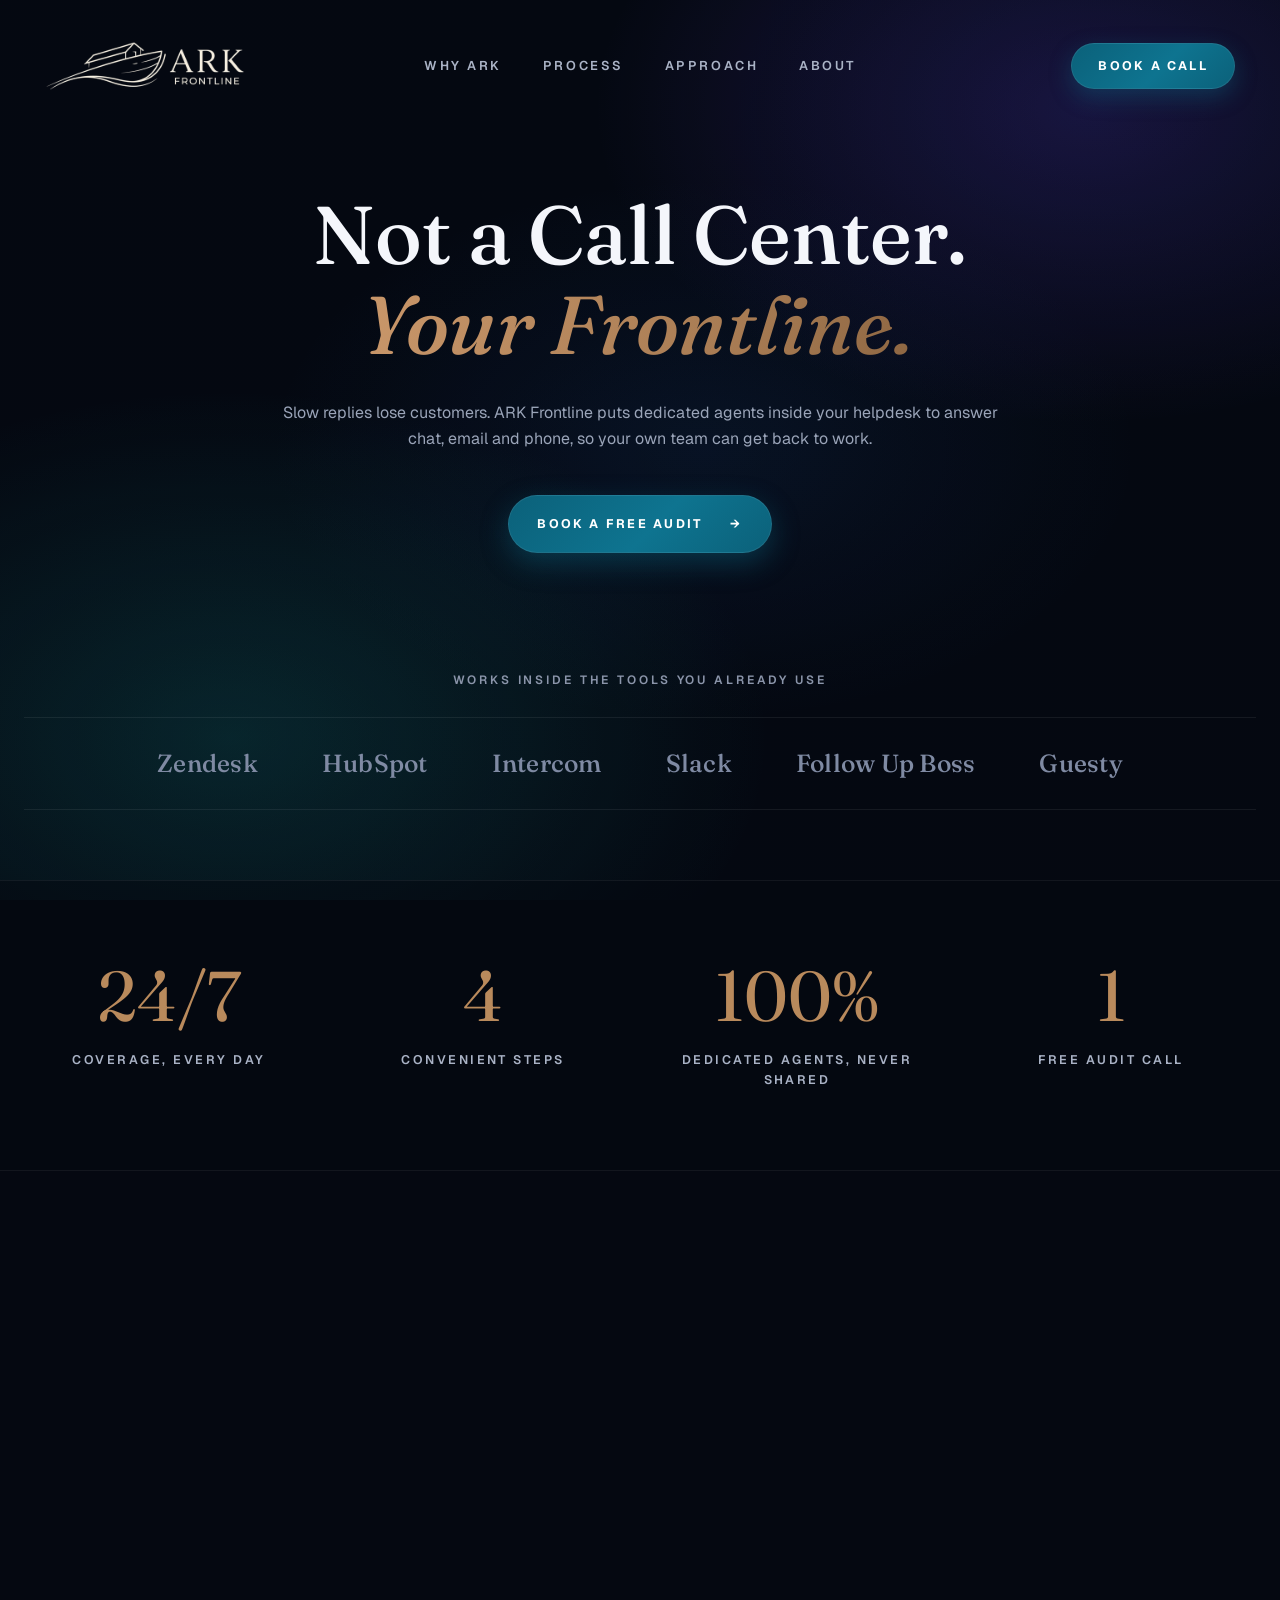
==== commit caf177e8: "privacy/terms added" ====
--- a/index.html
+++ b/index.html
@@ -737,16 +737,16 @@
                 alt="ARK Frontline"
             /></a>
             <p class="f-tag">
-              Dedicated inbound support,<br />built in Ethiopia.
+              Dedicated inbound support,<br />built in Excellence.
             </p>
           </div>
           <div class="f-right">
             <nav class="f-nav" aria-label="Footer">
-              <a href="index.html#industries">Industries</a>
+              
               <a href="index.html#why">Why Us</a>
               <a href="index.html#process">Process</a>
+              <a href="index.html#approach">Approach</a>
               <a href="about.html">About</a>
-              <a href="index.html#approach">Approach</a>
               <a href="contact.html">Contact</a>
             </nav>
             <ul class="f-social" aria-label="ARK Frontline on social media">
@@ -820,7 +820,7 @@
               </li>
               <li>
                 <a
-                  href="https://www.linkedin.com/company/ark-frontline/"
+                  href="https://www.linkedin.com/company/@ark_frontline"
                   target="_blank"
                   rel="noopener"
                   aria-label="ARK Frontline on LinkedIn"
@@ -842,9 +842,16 @@
         <div class="f-bottom">
           <div class="f-contact">
             <a href="mailto:hello@arkfrontline.com">hello@arkfrontline.com</a>
-            <a href="tel:+251952327270">+251 95 232 7270</a>
-          </div>
+            <a class="f-tel" href="tel:+251952327270"><span class="f-tel-dot" aria-hidden="true"></span>+251 95 232 7270</a>
+          </div>
+          
           <small>© 2026 ARK Frontline. All rights reserved.</small>
+          <div class="row">
+             <a href="privacy.html" style="font-size: small;">Privacy Policy</a>
+          <a href="terms.html" style="font-size: small;">Terms & Conditions</a>
+            
+          </div>
+         
         </div>
       </div>
     </footer>
--- a/css/styles.css
+++ b/css/styles.css
@@ -102,7 +102,7 @@
 }
 .lead {
   color: var(--muted);
-  font-size: 1.15rem;
+  /* font-size: 1.15rem; */
   max-width: 720px;
 }
 
@@ -1875,6 +1875,7 @@
   grid-template-columns: 1fr auto;
   gap: 32px 48px;
   align-items: start;
+  padding-bottom: 24px;
 }
 .f-brand {
   display: grid;
@@ -2332,3 +2333,58 @@
     transition: none;
   }
 }
+
+/* ===== Footer phone: green "available" pill ===== */
+.f-tel{
+  display:inline-flex;
+  align-items:center;
+  gap:9px;
+  padding:7px 16px 7px 12px;
+  border-radius:999px;
+  background:rgba(52,211,153,.1);
+  border:1px solid rgba(52,211,153,.45);
+  color:#d1fae5;
+  font-weight:600;
+  font-size:.92rem;
+  transition:background-color .25s, border-color .25s, box-shadow .25s, transform .25s, color .25s;
+}
+.f-tel:hover{
+  background:rgba(52,211,153,.18);
+  border-color:rgba(52,211,153,.8);
+  color:#ecfdf5;
+  box-shadow:0 8px 22px rgba(52,211,153,.2);
+  transform:translateY(-1px);
+}
+.f-tel:focus-visible{
+  outline:2px solid #34d399;
+  outline-offset:3px;
+}
+
+.f-tel-dot{
+  position:relative;
+  flex:none;
+  width:9px;height:9px;border-radius:50%;
+  background:#34d399;
+  box-shadow:0 0 0 3px rgba(52,211,153,.22);
+}
+.f-tel-dot::after{
+  content:"";
+  position:absolute;inset:0;
+  border-radius:50%;
+  background:#34d399;
+  animation:fTelPulse 2s ease-out infinite;
+}
+@keyframes fTelPulse{
+  0%{ transform:scale(1); opacity:.6; }
+  70%{ transform:scale(2.6); opacity:0; }
+  100%{ opacity:0; }
+}
+@media (prefers-reduced-motion:reduce){
+  .f-tel-dot::after{ animation:none; }
+}
+
+/* keep the email link unstyled next to it */
+.f-contact{gap:10px 20px;align-items:center}
+@media (max-width:700px){
+  .f-tel{padding:7px 14px 7px 11px;font-size:.88rem}
+}
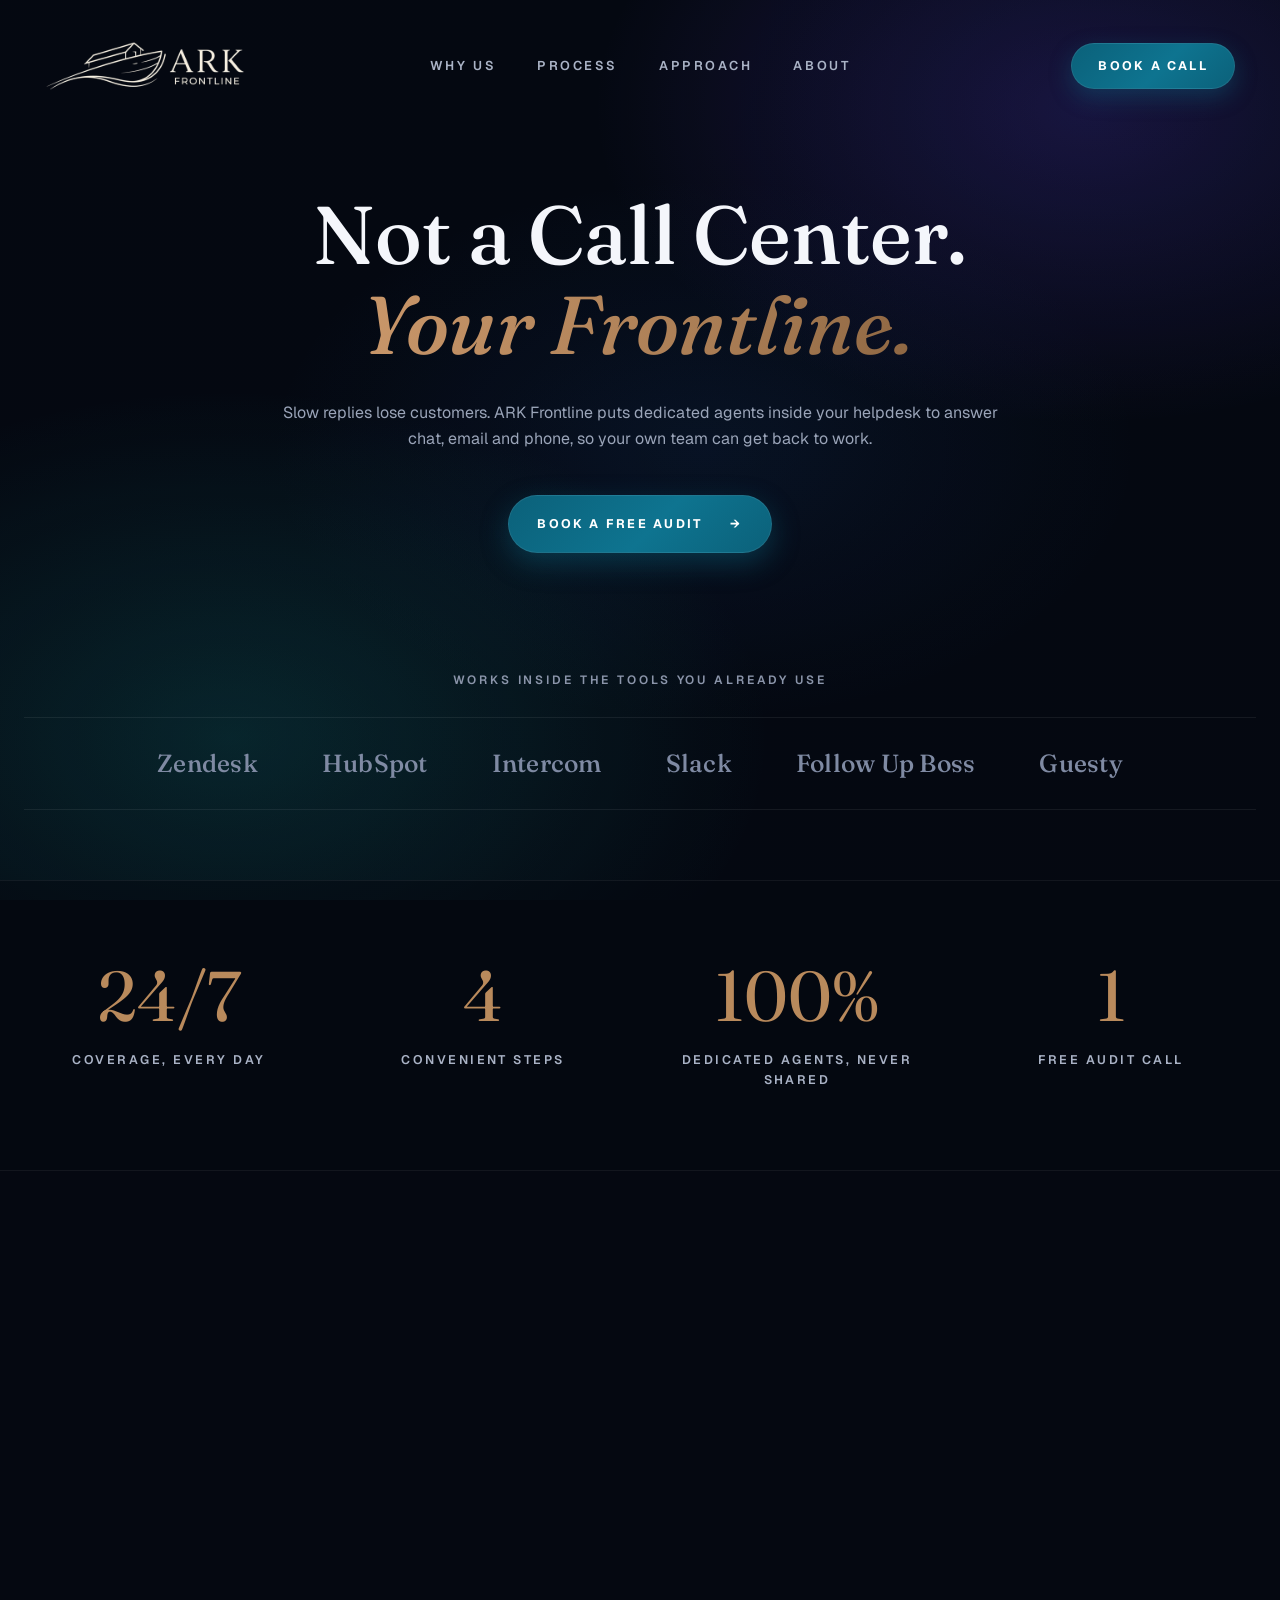
==== commit 2179fbee: "updated via new_feature" ====
--- a/index.html
+++ b/index.html
@@ -68,7 +68,7 @@
             alt="ARK Frontline"
         /></a>
         <nav class="links" id="links" aria-label="Primary">
-          <a href="#why">Why Ark</a
+          <a href="#why">Why Us</a
           ><a href="#process">Process</a><a href="#approach">Approach</a
           ><a href="about.html">About</a>
         </nav>
@@ -402,10 +402,10 @@
                   <path d="m12 18 4-5" />
                 </svg>
               </div>
-              <h3>Numbers You Can Check</h3>
+              <h3>Authentic Western Fluency</h3>
               <p>
-                Response time, resolution rate and satisfaction, reported to you
-                on a fixed schedule.
+                Our specialists speak with clear, natural American and Western-style accents that
+                blend effortlessly with your onshore team, ensuring your customers feel right at home on every call.
               </p>
             </article>
             <article>
@@ -842,7 +842,7 @@
         <div class="f-bottom">
           <div class="f-contact">
             <a href="mailto:hello@arkfrontline.com">hello@arkfrontline.com</a>
-            <a class="f-tel" href="tel:+251952327270"><span class="f-tel-dot" aria-hidden="true"></span>+251 95 232 7270</a>
+            <a class="f-tel" href="tel:+18154964331"><span class="f-tel-dot" aria-hidden="true"></span>+1 (815) 496-4331</a>
           </div>
           
           <small>© 2026 ARK Frontline. All rights reserved.</small>
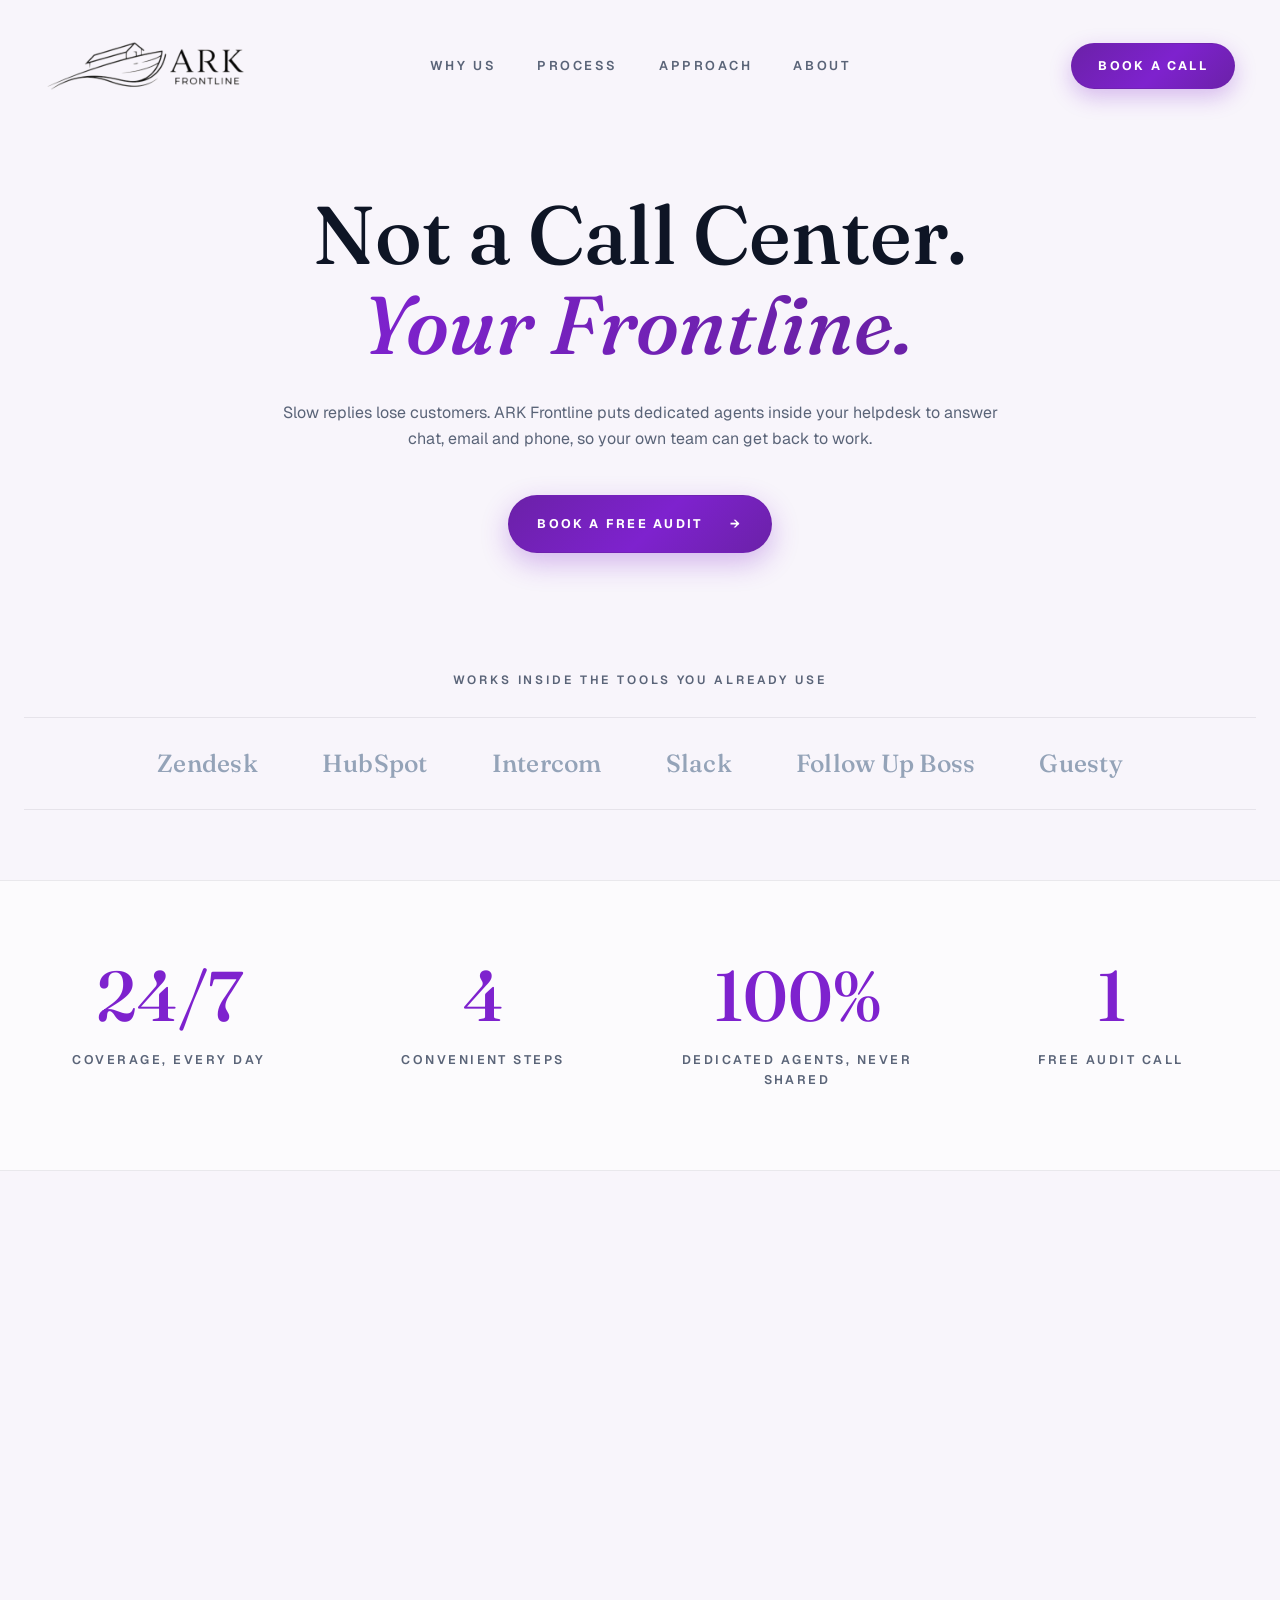
==== commit 76a44f70: "light-themed/email" ====
--- a/index.html
+++ b/index.html
@@ -41,7 +41,8 @@
       rel="stylesheet"
     />
     <link rel="preload" as="image" href="img/logo-h-480.png" />
-    <link rel="stylesheet" href="css/styles.css" />
+    <link rel="stylesheet" href="css/styles.css?v=3" />
+    <style>html{background:#f8f5fb}</style>
   </head>
   <body>
     <div class="bg-media" aria-hidden="true">
@@ -820,7 +821,7 @@
               </li>
               <li>
                 <a
-                  href="https://www.linkedin.com/company/@ark_frontline"
+                  href="https://www.linkedin.com/company/ark-frontline/"
                   target="_blank"
                   rel="noopener"
                   aria-label="ARK Frontline on LinkedIn"
@@ -848,7 +849,7 @@
           <small>© 2026 ARK Frontline. All rights reserved.</small>
           <div class="row">
              <a href="privacy.html" style="font-size: small;">Privacy Policy</a>
-          <a href="terms.html" style="font-size: small;">Terms & Conditions</a>
+          <a href="terms.html" style="font-size: small;">Terms of Service</a>
             
           </div>
          
--- a/css/styles.css
+++ b/css/styles.css
@@ -1,26 +1,38 @@
 /* ===================================================================
-   ARK Frontline — styles.css (cleaned + fixed)
-   Fixes: page-footer scoping (no more .tst-author panel), consolidated
-   duplicate footer blocks, dead rules removed. All effective styles kept.
+   ARK Frontline — styles.css (LIGHT · ROYAL VIOLET)
+   Single accent token. No hard-coded brand colors.
+   Change --accent (and its 4 derived tokens) to re-skin the site.
    =================================================================== */
 
 /* ---------- tokens ---------- */
 :root {
-  --bg: #050811;
-  --bg2: #0e1630;
-  --card: #121a36;
-  --line: rgba(255, 255, 255, 0.08);
-  --text: #f4f6fb;
-  --muted: #9aa4b8;
-  --cyan: #0e7490;
-  --cyan-hi: #22b5cf;
-  --copper: #b98a5c;
-  --btn1: #0b617a;
-  --btn2: #0e7490;
-  --btn3: #12879f;
+  --bg: #f8f5fb;
+  --bg2: #ffffff;
+  --card: #ffffff;
+  --line: rgba(15, 23, 42, 0.08);
+  --text: #0e1525;
+  --muted: #5a6478;
+
+  /* brand accent — royal violet */
+  --accent: #7e22ce;
+  --accent-hi: #9333ea;
+  --accent-deep: #6b21a8;
+  --btn1: #6b21a8;
+  --btn2: #7e22ce;
+  --btn3: #9333ea;
+
+  /* status green (kept separate) */
+  --green: #059669;
+  --green-deep: #047857;
+
   --serif: "Fraunces", Georgia, serif;
   --sans: "Geist", "Manrope", system-ui, -apple-system, sans-serif;
-}
+
+  --shadow-sm: 0 4px 16px rgba(15, 23, 42, 0.06);
+  --shadow-md: 0 12px 36px rgba(15, 23, 42, 0.08);
+  --shadow-lg: 0 22px 60px rgba(15, 23, 42, 0.1);
+}
+
 * {
   box-sizing: border-box;
   margin: 0;
@@ -68,14 +80,14 @@
   font-weight: 600;
   letter-spacing: 0.28em;
   text-transform: uppercase;
-  color: var(--cyan-hi);
+  color: var(--accent);
 }
 .eyebrow::before,
 .eyebrow.both::after {
   content: "";
   width: 48px;
   height: 1px;
-  background: var(--copper);
+  background: var(--accent);
 }
 h1,
 h2,
@@ -94,7 +106,7 @@
 }
 em {
   font-style: italic;
-  background: linear-gradient(100deg, #c9976a, #a67a52 70%, #8d6642);
+  background: linear-gradient(100deg, var(--accent), var(--accent-deep) 80%);
   -webkit-background-clip: text;
   background-clip: text;
   color: transparent;
@@ -102,7 +114,6 @@
 }
 .lead {
   color: var(--muted);
-  /* font-size: 1.15rem; */
   max-width: 720px;
 }
 
@@ -134,8 +145,8 @@
     var(--btn1)
   );
   color: #fff;
-  border: 1px solid rgba(255, 255, 255, 0.08);
-  box-shadow: 0 10px 28px rgba(14, 116, 144, 0.38);
+  border: 1px solid color-mix(in srgb, var(--accent-deep) 40%, transparent);
+  box-shadow: 0 10px 28px color-mix(in srgb, var(--accent) 30%, transparent);
 }
 .btn-cyan:hover {
   background: linear-gradient(
@@ -145,28 +156,29 @@
     var(--btn2)
   );
   box-shadow:
-    0 14px 36px rgba(18, 135, 159, 0.5),
-    0 0 0 1px rgba(34, 181, 207, 0.45);
+    0 14px 36px color-mix(in srgb, var(--accent-hi) 40%, transparent),
+    0 0 0 1px color-mix(in srgb, var(--accent-hi) 35%, transparent);
   transform: translateY(-2px);
 }
 .btn-cyan:active {
-  box-shadow: 0 4px 14px rgba(14, 116, 144, 0.4);
+  box-shadow: 0 4px 14px color-mix(in srgb, var(--accent) 30%, transparent);
 }
 .btn-ghost {
   border-color: var(--line);
-  color: var(--copper);
+  color: var(--accent);
+  background: rgba(255, 255, 255, 0.6);
 }
 .btn-ghost:hover {
-  border-color: var(--copper);
-  background: rgba(185, 138, 92, 0.08);
-  box-shadow: 0 10px 30px rgba(185, 138, 92, 0.15);
+  border-color: var(--accent);
+  background: color-mix(in srgb, var(--accent) 6%, transparent);
+  box-shadow: 0 10px 30px color-mix(in srgb, var(--accent) 12%, transparent);
 }
 .btn-sm {
   padding: 12px 26px;
   gap: 0;
 }
 .nav-r .btn-cyan {
-  box-shadow: 0 8px 22px rgba(14, 116, 144, 0.35);
+  box-shadow: 0 8px 22px color-mix(in srgb, var(--accent) 28%, transparent);
 }
 .btn::before {
   content: "";
@@ -176,7 +188,7 @@
   background: linear-gradient(
     110deg,
     transparent 30%,
-    rgba(255, 255, 255, 0.28) 50%,
+    rgba(255, 255, 255, 0.35) 50%,
     transparent 70%
   );
   transform: translateX(-120%);
@@ -187,7 +199,6 @@
 }
 .btn:active {
   transform: scale(0.96) translateY(0) !important;
-  box-shadow: 0 4px 14px rgba(26, 163, 184, 0.3);
 }
 .btn span {
   display: inline-block;
@@ -199,7 +210,7 @@
 .btn:focus-visible,
 .links a:focus-visible,
 input:focus-visible {
-  outline: 2px solid var(--cyan-hi);
+  outline: 2px solid var(--accent);
   outline-offset: 3px;
 }
 
@@ -237,11 +248,11 @@
 }
 .nav.stuck .nav-in {
   padding: 8px 28px;
-  background: rgba(7, 11, 24, 0.82);
+  background: rgba(255, 255, 255, 0.35);
   border-color: var(--line);
-  box-shadow: 0 20px 50px rgba(0, 0, 0, 0.35);
-  -webkit-backdrop-filter: blur(18px);
-  backdrop-filter: blur(18px);
+  box-shadow: var(--shadow-md);
+  -webkit-backdrop-filter: blur(32px);
+  backdrop-filter: blur(32px);
 }
 .nav-in .brand {
   justify-self: start;
@@ -260,14 +271,14 @@
   font-weight: 600;
   letter-spacing: 0.2em;
   text-transform: uppercase;
-  color: #aab3c6;
+  color: var(--muted);
 }
 .links a {
   position: relative;
   transition: color 0.25s;
 }
 .links a:hover {
-  color: #fff;
+  color: var(--text);
 }
 .links a::after {
   content: "";
@@ -275,8 +286,8 @@
   left: 0;
   right: 0;
   bottom: -6px;
-  height: 1px;
-  background: var(--copper);
+  height: 2px;
+  background: var(--accent);
   transform: scaleX(0);
   transform-origin: left;
   transition: transform 0.3s;
@@ -287,11 +298,11 @@
 .links a[aria-current="page"]::after,
 .links a.is-active::after {
   transform: scaleX(1);
-  background: var(--cyan-hi);
+  background: var(--accent);
 }
 .links a[aria-current="page"],
 .links a.is-active {
-  color: #fff;
+  color: var(--text);
 }
 .links a.is-active::before {
   content: "";
@@ -302,7 +313,7 @@
   width: 4px;
   height: 4px;
   border-radius: 50%;
-  background: var(--cyan-hi);
+  background: var(--accent);
 }
 .brand {
   display: flex;
@@ -310,13 +321,13 @@
   gap: 12px;
   font-family: var(--serif);
   font-size: 1.5rem;
-  color: #fff;
+  color: var(--text);
   flex: none;
   line-height: 0;
 }
 .brand i {
   font-style: italic;
-  color: var(--copper);
+  color: var(--accent);
 }
 .brand img {
   height: var(--logo-h);
@@ -330,15 +341,17 @@
 }
 .brand:hover img {
   transform: scale(1.03);
-  filter: drop-shadow(0 0 14px rgba(185, 138, 92, 0.35));
+  filter: drop-shadow(
+    0 4px 14px color-mix(in srgb, var(--accent) 18%, transparent)
+  );
 }
 .burger {
   display: none;
   width: 44px;
   height: 44px;
   border-radius: 50%;
-  border: 1px solid rgba(255, 255, 255, 0.14);
-  background: rgba(255, 255, 255, 0.04);
+  border: 1px solid var(--line);
+  background: rgba(255, 255, 255, 0.7);
   cursor: pointer;
   place-items: center;
   align-content: center;
@@ -350,7 +363,7 @@
   width: 18px;
   height: 2px;
   border-radius: 2px;
-  background: #fff;
+  background: var(--text);
   transition:
     transform 0.3s,
     opacity 0.3s;
@@ -395,7 +408,8 @@
   overflow: hidden;
   border-radius: 30px;
   border: 1px solid var(--line);
-  box-shadow: 0 30px 60px rgba(0, 0, 0, 0.45);
+  box-shadow: var(--shadow-lg);
+  background: #fff;
 }
 .collage img {
   width: 100%;
@@ -434,11 +448,14 @@
   gap: 10px;
   padding: 10px 14px;
   border-radius: 999px;
-  background: rgba(10, 16, 34, 0.92);
+  background: rgba(255, 255, 255, 0.92);
+  border: 1px solid var(--line);
   -webkit-backdrop-filter: blur(10px);
   backdrop-filter: blur(10px);
   font-size: 0.82rem;
   font-weight: 500;
+  color: var(--text);
+  box-shadow: var(--shadow-sm);
 }
 .pill::before {
   content: "";
@@ -446,14 +463,14 @@
   width: 9px;
   height: 9px;
   border-radius: 50%;
-  background: #22b5cf;
-  box-shadow: 0 0 0 3px rgba(34, 181, 207, 0.22);
+  background: var(--green);
+  box-shadow: 0 0 0 3px color-mix(in srgb, var(--green) 18%, transparent);
 }
 
 /* ---------- stats ---------- */
 .stats {
-  border-block: 1px solid rgba(255, 255, 255, 0.06);
-  background: rgba(5, 8, 17, 0.5);
+  border-block: 1px solid var(--line);
+  background: rgba(255, 255, 255, 0.6);
   padding: 80px 0;
 }
 .stats .wrap {
@@ -465,9 +482,9 @@
 .stats b {
   display: block;
   font-family: var(--serif);
-  font-weight: 400;
+  font-weight: 500;
   font-size: clamp(3rem, 5.5vw, 5rem);
-  color: var(--copper);
+  color: var(--accent);
   line-height: 1;
 }
 .stats span {
@@ -477,7 +494,7 @@
   font-weight: 600;
   letter-spacing: 0.2em;
   text-transform: uppercase;
-  color: #aab3c6;
+  color: var(--muted);
 }
 .stats > .wrap > div {
   transition: transform 0.3s ease;
@@ -507,7 +524,7 @@
   color: var(--muted);
 }
 .note a {
-  color: var(--copper);
+  color: var(--accent);
   text-decoration: underline;
   text-underline-offset: 4px;
 }
@@ -520,15 +537,15 @@
   align-items: stretch;
 }
 .ind2 {
-  --acc: #38bdf8;
+  --acc: var(--accent);
   display: flex;
   flex-direction: column;
   border-radius: 28px;
-  border: 1px solid rgba(255, 255, 255, 0.1);
+  border: 1px solid var(--line);
   background: linear-gradient(
     180deg,
-    color-mix(in srgb, var(--acc) 6%, rgba(8, 13, 27, 0.92)),
-    rgba(7, 11, 24, 0.92)
+    color-mix(in srgb, var(--acc) 5%, #ffffff),
+    #ffffff
   );
   overflow: hidden;
   position: relative;
@@ -536,6 +553,7 @@
     transform 0.3s,
     border-color 0.3s,
     box-shadow 0.3s;
+  box-shadow: var(--shadow-sm);
 }
 .ind2::before {
   content: "";
@@ -545,12 +563,12 @@
   top: 0;
   height: 3px;
   background: var(--acc);
-  opacity: 0.8;
+  opacity: 0.9;
   z-index: 3;
 }
 .ind2:hover {
   transform: translateY(-4px);
-  border-color: rgba(255, 255, 255, 0.18);
+  border-color: color-mix(in srgb, var(--acc) 30%, var(--line));
   box-shadow: 0 18px 44px color-mix(in srgb, var(--acc) 14%, transparent);
 }
 .ind2-ph {
@@ -573,8 +591,8 @@
   inset: 0;
   background: linear-gradient(
     180deg,
-    rgba(5, 8, 17, 0.05),
-    rgba(8, 13, 27, 0.92)
+    rgba(255, 255, 255, 0.1),
+    rgba(255, 255, 255, 0.85)
   );
 }
 .ind2-bd {
@@ -599,8 +617,8 @@
   border-radius: 15px;
   display: grid;
   place-items: center;
-  background: color-mix(in srgb, var(--acc) 16%, #0f1730);
-  border: 1px solid color-mix(in srgb, var(--acc) 60%, transparent);
+  background: color-mix(in srgb, var(--acc) 10%, #ffffff);
+  border: 1px solid color-mix(in srgb, var(--acc) 35%, transparent);
   color: var(--acc);
   box-shadow: none;
   transition:
@@ -609,7 +627,7 @@
 }
 .ind2:hover .ind2-ic {
   transform: scale(1.06);
-  box-shadow: 0 8px 24px color-mix(in srgb, var(--acc) 30%, transparent);
+  box-shadow: 0 8px 24px color-mix(in srgb, var(--acc) 20%, transparent);
 }
 .ind2-ic svg {
   width: 26px;
@@ -647,8 +665,9 @@
   position: relative;
   padding-left: 28px;
   font-size: 0.95rem;
-  color: #d3d9e6;
-}
+  color: #334155;
+}
+/* tick: pure CSS mask that follows --acc (no baked hex) */
 .checks li::before {
   content: "";
   position: absolute;
@@ -657,22 +676,40 @@
   width: 16px;
   height: 16px;
   border-radius: 50%;
-  background: color-mix(in srgb, var(--acc) 18%, transparent)
-    url("data:image/svg+xml,%3Csvg xmlns='http://www.w3.org/2000/svg' viewBox='0 0 16 16' fill='none' stroke='white' stroke-width='2' stroke-linecap='round' stroke-linejoin='round'%3E%3Cpath d='m4.5 8.3 2.3 2.3 4.7-5'/%3E%3C/svg%3E")
+  background-color: color-mix(in srgb, var(--acc) 15%, transparent);
+  border: 1px solid color-mix(in srgb, var(--acc) 35%, transparent);
+  -webkit-mask: url("data:image/svg+xml,%3Csvg xmlns='http://www.w3.org/2000/svg' viewBox='0 0 16 16' fill='none' stroke='black' stroke-width='2' stroke-linecap='round' stroke-linejoin='round'%3E%3Cpath d='m4.5 8.3 2.3 2.3 4.7-5'/%3E%3C/svg%3E")
     center/10px no-repeat;
-  border: 1px solid color-mix(in srgb, var(--acc) 55%, transparent);
+  mask: url("data:image/svg+xml,%3Csvg xmlns='http://www.w3.org/2000/svg' viewBox='0 0 16 16' fill='none' stroke='black' stroke-width='2' stroke-linecap='round' stroke-linejoin='round'%3E%3Cpath d='m4.5 8.3 2.3 2.3 4.7-5'/%3E%3C/svg%3E")
+    center/10px no-repeat;
+  -webkit-mask-composite: source-over;
+  mask-composite: add;
+}
+.checks li::after {
+  content: "";
+  position: absolute;
+  left: 3px;
+  top: calc(0.35em + 3px);
+  width: 10px;
+  height: 10px;
+  background-color: var(--acc);
+  -webkit-mask: url("data:image/svg+xml,%3Csvg xmlns='http://www.w3.org/2000/svg' viewBox='0 0 16 16' fill='none' stroke='black' stroke-width='2.4' stroke-linecap='round' stroke-linejoin='round'%3E%3Cpath d='m4.5 8.3 2.3 2.3 4.7-5'/%3E%3C/svg%3E")
+    center/10px no-repeat;
+  mask: url("data:image/svg+xml,%3Csvg xmlns='http://www.w3.org/2000/svg' viewBox='0 0 16 16' fill='none' stroke='black' stroke-width='2.4' stroke-linecap='round' stroke-linejoin='round'%3E%3Cpath d='m4.5 8.3 2.3 2.3 4.7-5'/%3E%3C/svg%3E")
+    center/10px no-repeat;
 }
 
 /* ---------- why grid ---------- */
 .why-grid {
   display: grid;
   grid-template-columns: repeat(3, 1fr);
-  border: 1px solid rgba(255, 255, 255, 0.1);
+  border: 1px solid var(--line);
   border-radius: 32px;
   overflow: hidden;
-  background: rgba(8, 13, 27, 0.9);
+  background: rgba(255, 255, 255, 0.85);
   -webkit-backdrop-filter: blur(12px);
   backdrop-filter: blur(12px);
+  box-shadow: var(--shadow-sm);
 }
 .why-grid article {
   padding: 44px 40px 48px;
@@ -694,7 +731,7 @@
   left: 40px;
   width: 0;
   height: 2px;
-  background: var(--copper);
+  background: var(--accent);
   transition: width 0.4s;
 }
 .why-grid article:hover::before {
@@ -703,26 +740,24 @@
 .why-grid article:hover {
   background: linear-gradient(
     180deg,
-    rgba(34, 211, 238, 0.07),
+    color-mix(in srgb, var(--accent) 5%, transparent),
     transparent 70%
   );
-  box-shadow: inset 0 0 0 1px rgba(34, 211, 238, 0.12);
 }
 .ic {
   width: 44px;
   height: 44px;
   border-radius: 12px;
-  border: 1px solid rgba(26, 163, 184, 0.35);
-  background: rgba(26, 163, 184, 0.08);
+  border: 1px solid color-mix(in srgb, var(--accent) 30%, transparent);
+  background: color-mix(in srgb, var(--accent) 7%, transparent);
   display: grid;
   place-items: center;
-  color: var(--cyan-hi);
+  color: var(--accent);
   margin-bottom: 34px;
   transition:
     transform 0.35s ease,
     background-color 0.3s,
     border-color 0.3s,
-    color 0.3s,
     box-shadow 0.3s;
 }
 .ic svg {
@@ -736,9 +771,9 @@
 }
 .why-grid article:hover .ic {
   transform: translateY(-3px) scale(1.08);
-  background: rgba(34, 211, 238, 0.16);
-  border-color: rgba(34, 211, 238, 0.6);
-  box-shadow: 0 8px 24px rgba(34, 211, 238, 0.2);
+  background: color-mix(in srgb, var(--accent) 12%, transparent);
+  border-color: color-mix(in srgb, var(--accent) 55%, transparent);
+  box-shadow: 0 8px 24px color-mix(in srgb, var(--accent) 15%, transparent);
 }
 .why-grid h3 {
   font-size: 1.45rem;
@@ -746,7 +781,7 @@
   transition: color 0.3s;
 }
 .why-grid article:hover h3 {
-  color: #fff;
+  color: var(--accent-deep);
 }
 .why-grid p {
   color: var(--muted);
@@ -762,11 +797,12 @@
   flex-wrap: wrap;
   margin-bottom: 36px;
   padding: 26px 32px;
-  border: 1px solid rgba(255, 255, 255, 0.1);
+  border: 1px solid var(--line);
   border-radius: 28px;
-  background: rgba(8, 13, 27, 0.9);
+  background: rgba(255, 255, 255, 0.85);
   -webkit-backdrop-filter: blur(12px);
   backdrop-filter: blur(12px);
+  box-shadow: var(--shadow-sm);
 }
 .hub-t {
   display: flex;
@@ -790,12 +826,16 @@
   gap: 10px;
   padding: 10px 20px;
   border-radius: 999px;
-  background: rgba(12, 19, 38, 0.95);
-  border: 1px solid rgba(255, 255, 255, 0.1);
+  background: rgba(255, 255, 255, 0.95);
+  border: 1px solid var(--line);
+  color: var(--text);
+  font-size: 0.9rem;
+  font-weight: 500;
   transition:
     border-color 0.3s,
     box-shadow 0.3s,
     transform 0.3s;
+  box-shadow: var(--shadow-sm);
 }
 .pill-badge::before {
   content: "";
@@ -803,13 +843,13 @@
   width: 9px;
   height: 9px;
   border-radius: 50%;
-  background: #34d399;
-  box-shadow: 0 0 0 3px rgba(52, 211, 153, 0.18);
+  background: var(--green);
+  box-shadow: 0 0 0 3px color-mix(in srgb, var(--green) 15%, transparent);
 }
 .pill-badge:hover {
   transform: translateY(-2px);
-  border-color: rgba(52, 211, 153, 0.45);
-  box-shadow: 0 10px 30px rgba(16, 185, 129, 0.12);
+  border-color: color-mix(in srgb, var(--green) 35%, transparent);
+  box-shadow: 0 10px 30px color-mix(in srgb, var(--green) 10%, transparent);
 }
 
 /* ---------- process ---------- */
@@ -834,9 +874,10 @@
   margin-top: 36px;
   padding: 14px 26px;
   gap: 0;
-  color: var(--copper);
+  color: var(--accent);
   border-color: var(--line);
   font-size: 0.72rem;
+  background: rgba(255, 255, 255, 0.6);
 }
 .proc-img {
   position: relative;
@@ -844,6 +885,7 @@
   border-radius: 32px;
   overflow: hidden;
   border: 1px solid var(--line);
+  box-shadow: var(--shadow-md);
 }
 .proc-img img {
   width: 100%;
@@ -854,7 +896,7 @@
   content: "";
   position: absolute;
   inset: 0;
-  background: linear-gradient(180deg, transparent 45%, rgba(8, 12, 28, 0.92));
+  background: linear-gradient(180deg, transparent 45%, rgba(15, 23, 42, 0.6));
 }
 .proc-img div {
   position: absolute;
@@ -867,13 +909,14 @@
   font-size: 0.75rem;
   font-weight: 700;
   letter-spacing: 0.2em;
-  color: var(--cyan-hi);
+  color: color-mix(in srgb, var(--accent) 15%, #fff);
   text-transform: uppercase;
 }
 .proc-img strong {
   font-family: var(--serif);
   font-weight: 500;
   font-size: 1.7rem;
+  color: #fff;
 }
 .steps {
   position: relative;
@@ -890,7 +933,7 @@
   width: 1px;
   background: linear-gradient(
     var(--line),
-    rgba(255, 255, 255, 0.2),
+    color-mix(in srgb, var(--accent) 30%, transparent),
     var(--line)
   );
 }
@@ -898,19 +941,20 @@
   position: relative;
   padding: 36px 40px;
   border-radius: 28px;
-  border: 1px solid rgba(255, 255, 255, 0.1);
-  background: rgba(8, 13, 27, 0.9);
+  border: 1px solid var(--line);
+  background: rgba(255, 255, 255, 0.85);
   transition:
     transform 0.3s,
     border-color 0.3s,
     box-shadow 0.3s;
+  box-shadow: var(--shadow-sm);
+  -webkit-backdrop-filter: blur(12px);
+  backdrop-filter: blur(12px);
 }
 .step:hover {
   transform: translateY(-4px);
-  border-color: rgba(255, 255, 255, 0.18);
-  box-shadow:
-    0 18px 40px rgba(6, 182, 212, 0.08),
-    0 0 0 1px rgba(34, 211, 238, 0.08);
+  border-color: color-mix(in srgb, var(--accent) 25%, transparent);
+  box-shadow: 0 18px 40px color-mix(in srgb, var(--accent) 8%, transparent);
 }
 .step .dot {
   position: absolute;
@@ -919,20 +963,21 @@
   width: 72px;
   height: 72px;
   border-radius: 50%;
-  background: #0f1730;
-  border: 1px solid rgba(185, 138, 92, 0.45);
+  background: #fff;
+  border: 1px solid color-mix(in srgb, var(--accent) 35%, transparent);
   display: grid;
   place-items: center;
-  color: var(--copper);
+  color: var(--accent);
   transition:
     transform 0.35s ease,
     border-color 0.3s,
     box-shadow 0.3s;
+  box-shadow: var(--shadow-sm);
 }
 .step:hover .dot {
   transform: scale(1.08);
-  border-color: var(--copper);
-  box-shadow: 0 0 28px rgba(185, 138, 92, 0.3);
+  border-color: var(--accent);
+  box-shadow: 0 0 28px color-mix(in srgb, var(--accent) 20%, transparent);
 }
 .step .dot svg {
   width: 24px;
@@ -947,7 +992,7 @@
   font-size: 0.75rem;
   font-weight: 700;
   letter-spacing: 0.22em;
-  color: var(--cyan-hi);
+  color: var(--accent);
 }
 .step h3 {
   font-size: 1.9rem;
@@ -955,7 +1000,7 @@
   transition: color 0.3s;
 }
 .step:hover h3 {
-  color: #fff;
+  color: var(--accent-deep);
 }
 .step p {
   color: var(--muted);
@@ -965,19 +1010,20 @@
 .cmp {
   max-width: 1100px;
   margin: 0 auto;
-  border: 1px solid rgba(255, 255, 255, 0.1);
+  border: 1px solid var(--line);
   border-radius: 32px;
   overflow: hidden;
-  background: rgba(8, 13, 27, 0.9);
+  background: rgba(255, 255, 255, 0.9);
   -webkit-backdrop-filter: blur(12px);
   backdrop-filter: blur(12px);
+  box-shadow: var(--shadow-sm);
   transition:
     border-color 0.3s,
     box-shadow 0.3s;
 }
 .cmp:hover {
-  border-color: #334155;
-  box-shadow: 0 18px 50px rgba(6, 182, 212, 0.07);
+  border-color: color-mix(in srgb, var(--accent) 20%, transparent);
+  box-shadow: var(--shadow-md);
 }
 .cmp-h,
 .cmp-r {
@@ -988,12 +1034,13 @@
   align-items: center;
 }
 .cmp-h {
-  background: rgba(255, 255, 255, 0.05);
+  background: color-mix(in srgb, var(--accent) 5%, transparent);
   font-size: 0.78rem;
   font-weight: 700;
   letter-spacing: 0.18em;
   text-transform: uppercase;
-  color: #8b95aa;
+  color: var(--muted);
+  border-bottom: 1px solid var(--line);
 }
 .cmp-r {
   border-top: 1px solid var(--line);
@@ -1002,41 +1049,45 @@
     background 0.3s,
     transform 0.3s;
 }
+.cmp-r:first-of-type {
+  border-top: 0;
+}
 .cmp-r:hover {
-  background: rgba(34, 211, 238, 0.04);
+  background: color-mix(in srgb, var(--accent) 3%, transparent);
   transform: translateX(4px);
 }
 .cmp-r b {
   font-family: var(--serif);
   font-weight: 500;
   font-size: 1.15rem;
+  color: var(--text);
 }
 .cmp-r span {
   color: var(--muted);
 }
 .cmp .us {
-  color: #fff;
-  border-left: 2px solid var(--cyan);
+  color: var(--text);
+  border-left: 2px solid var(--accent);
   padding-left: 20px;
   transition:
     border-color 0.3s,
     color 0.3s;
 }
 .cmp-h .us {
-  color: var(--cyan-hi);
+  color: var(--accent);
 }
 .cmp-r .us::before {
   content: "\2713  ";
-  color: var(--cyan-hi);
+  color: var(--accent);
 }
 .cmp-r:hover .us {
-  border-color: #34d399;
+  border-color: var(--green);
 }
 .cmp-r:hover .us::before {
-  color: #34d399;
-}
-
-/* ---------- about (founder block, used on about.html) ---------- */
+  color: var(--green);
+}
+
+/* ---------- about (founder block) ---------- */
 .about.pad {
   padding: 60px 0 110px;
 }
@@ -1046,18 +1097,19 @@
   gap: 56px;
   align-items: start;
   padding: 40px;
-  border: 1px solid rgba(255, 255, 255, 0.1);
+  border: 1px solid var(--line);
   border-radius: 32px;
-  background: rgba(8, 13, 27, 0.9);
+  background: rgba(255, 255, 255, 0.85);
   -webkit-backdrop-filter: blur(12px);
   backdrop-filter: blur(12px);
+  box-shadow: var(--shadow-sm);
   transition:
     border-color 0.3s,
     box-shadow 0.3s;
 }
 .about-box:hover {
-  border-color: #334155;
-  box-shadow: 0 18px 50px rgba(6, 182, 212, 0.06);
+  border-color: color-mix(in srgb, var(--accent) 20%, transparent);
+  box-shadow: var(--shadow-md);
 }
 .about-img {
   position: relative;
@@ -1083,7 +1135,7 @@
 .about .lead.story {
   font-size: 1.05rem;
   line-height: 1.75;
-  color: #c3cadb;
+  color: #334155;
 }
 .about .lead.story + .lead.story {
   margin-top: 16px;
@@ -1106,12 +1158,12 @@
   font-family: var(--serif);
   font-weight: 500;
   font-size: 1.05rem;
-  color: #fff;
+  color: var(--text);
   margin: 4px 0 6px;
 }
 .about li span {
   display: block;
-  color: var(--copper);
+  color: var(--accent);
   font-family: var(--serif);
   font-size: 1.1rem;
 }
@@ -1119,7 +1171,7 @@
   margin-top: 22px;
   font-family: var(--serif);
   font-style: italic;
-  color: #d6dbe7;
+  color: #334155;
   font-size: 1rem;
 }
 .quote small {
@@ -1129,7 +1181,7 @@
   font-weight: 700;
   letter-spacing: 0.18em;
   font-size: 0.7rem;
-  color: var(--cyan-hi);
+  color: var(--accent);
   margin-top: 6px;
 }
 .about p.quote {
@@ -1145,11 +1197,19 @@
 .mv-card {
   padding: 44px 40px 48px;
   border-radius: 28px;
-  background: rgba(8, 13, 27, 0.9);
-  border: 1px solid rgba(255, 255, 255, 0.1);
+  background: rgba(255, 255, 255, 0.85);
+  border: 1px solid var(--line);
   -webkit-backdrop-filter: blur(12px);
   backdrop-filter: blur(12px);
   position: relative;
+  box-shadow: var(--shadow-sm);
+  transition:
+    border-color 0.3s,
+    box-shadow 0.3s;
+}
+.mv-card:hover {
+  border-color: color-mix(in srgb, var(--accent) 20%, transparent);
+  box-shadow: var(--shadow-md);
 }
 .mv-card .ic {
   margin-bottom: 22px;
@@ -1160,13 +1220,14 @@
   font-weight: 700;
   letter-spacing: 0.24em;
   text-transform: uppercase;
-  color: var(--copper);
+  color: var(--accent);
   margin-bottom: 14px;
 }
 .mv-card h3 {
   font-size: 1.6rem;
   line-height: 1.25;
   margin-bottom: 16px;
+  color: var(--text);
 }
 .mv-card p {
   color: var(--muted);
@@ -1174,28 +1235,31 @@
 }
 
 /* about: team */
-.team-grid{
-  display:grid;
-  grid-template-columns:repeat(2, minmax(0, 320px));
-  gap:24px;
-  justify-content:center;   /* ← centers the 3 cards under the .wrap */
+.team-grid {
+  display: grid;
+  grid-template-columns: repeat(2, minmax(0, 320px));
+  gap: 24px;
+  justify-content: center;
 }
 .team-card {
   padding: 26px 24px 28px;
   border-radius: 24px;
-  background: rgba(8, 13, 27, 0.9);
-  border: 1px solid rgba(255, 255, 255, 0.1);
+  background: rgba(255, 255, 255, 0.85);
+  border: 1px solid var(--line);
   -webkit-backdrop-filter: blur(12px);
   backdrop-filter: blur(12px);
   display: flex;
   flex-direction: column;
   transition:
     transform 0.3s,
-    border-color 0.3s;
+    border-color 0.3s,
+    box-shadow 0.3s;
+  box-shadow: var(--shadow-sm);
 }
 .team-card:hover {
   transform: translateY(-4px);
-  border-color: rgba(34, 181, 207, 0.35);
+  border-color: color-mix(in srgb, var(--accent) 25%, transparent);
+  box-shadow: var(--shadow-md);
 }
 .team-ph {
   position: relative;
@@ -1203,7 +1267,7 @@
   border-radius: 18px;
   overflow: hidden;
   margin-bottom: 20px;
-  background: #0e1630;
+  background: var(--bg2);
 }
 .team-ph img {
   width: 100%;
@@ -1213,6 +1277,7 @@
 .team-card h3 {
   font-size: 1.3rem;
   margin-bottom: 4px;
+  color: var(--text);
 }
 .team-role {
   display: block;
@@ -1220,7 +1285,7 @@
   font-weight: 700;
   letter-spacing: 0.18em;
   text-transform: uppercase;
-  color: var(--cyan-hi);
+  color: var(--accent);
   margin-bottom: 14px;
 }
 .team-card p {
@@ -1232,15 +1297,15 @@
   display: inline-block;
   margin-top: 16px;
   font-size: 0.85rem;
-  color: var(--copper);
+  color: var(--accent);
   border-bottom: 1px solid transparent;
   transition:
     border-color 0.2s,
     color 0.2s;
 }
 .team-mail:hover {
-  color: var(--cyan-hi);
-  border-color: var(--cyan-hi);
+  color: var(--accent-deep);
+  border-color: var(--accent-deep);
 }
 
 /* ---------- contact ---------- */
@@ -1277,31 +1342,32 @@
   border-radius: 50%;
   width: 48px;
   height: 48px;
-  color: var(--copper);
+  color: var(--accent);
   border-color: var(--line);
-  background: rgba(255, 255, 255, 0.04);
+  background: rgba(255, 255, 255, 0.85);
   transition:
     border-color 0.3s,
     box-shadow 0.3s;
 }
 .info li:hover .ic {
-  border-color: var(--copper);
-  box-shadow: 0 0 22px rgba(185, 138, 92, 0.25);
+  border-color: var(--accent);
+  box-shadow: 0 0 22px color-mix(in srgb, var(--accent) 15%, transparent);
 }
 .info small {
   display: block;
   font-size: 0.68rem;
   font-weight: 700;
   letter-spacing: 0.2em;
-  color: #8b95aa;
+  color: var(--muted);
   text-transform: uppercase;
 }
 .info span {
   font-size: 1.02rem;
+  color: var(--text);
 }
 .ilink {
   font-size: 1.02rem;
-  color: #fff;
+  color: var(--text);
   border-bottom: 1px solid transparent;
   transition:
     color 0.2s,
@@ -1309,29 +1375,30 @@
   overflow-wrap: anywhere;
 }
 .ilink:hover {
-  color: var(--cyan-hi);
-  border-color: var(--cyan-hi);
+  color: var(--accent);
+  border-color: var(--accent);
 }
 
 /* form */
 form {
   padding: 52px 48px;
   border-radius: 36px;
-  border: 1px solid rgba(255, 255, 255, 0.1);
-  background: rgba(8, 13, 27, 0.9);
+  border: 1px solid var(--line);
+  background: rgba(255, 255, 255, 0.9);
   -webkit-backdrop-filter: blur(12px);
   backdrop-filter: blur(12px);
+  box-shadow: var(--shadow-md);
   transition:
     border-color 0.3s,
     box-shadow 0.3s;
 }
 form:hover {
-  border-color: #334155;
-  box-shadow: 0 18px 50px rgba(6, 182, 212, 0.06);
+  border-color: color-mix(in srgb, var(--accent) 20%, transparent);
 }
 form h3 {
   font-size: 2.1rem;
   margin-bottom: 10px;
+  color: var(--text);
 }
 form > p {
   color: var(--muted);
@@ -1349,13 +1416,13 @@
   font-weight: 700;
   letter-spacing: 0.2em;
   text-transform: uppercase;
-  color: #aab3c6;
+  color: var(--muted);
 }
 label small {
   text-transform: none;
   letter-spacing: 0;
   font-weight: 500;
-  color: #6b7690;
+  color: #94a3b8;
 }
 input,
 select,
@@ -1365,9 +1432,9 @@
   margin-top: 10px;
   padding: 16px 18px;
   border-radius: 14px;
-  border: 1px solid var(--line);
-  background: #0e1630;
-  color: #fff;
+  border: 1px solid rgba(15, 23, 42, 0.12);
+  background: #fff;
+  color: var(--text);
   font: 400 0.95rem var(--sans);
   letter-spacing: 0;
   text-transform: none;
@@ -1376,13 +1443,13 @@
 }
 input::placeholder,
 textarea::placeholder {
-  color: #58627a;
+  color: #94a3b8;
 }
 input:focus,
 select:focus,
 textarea:focus {
-  border-color: #22b5cf;
-  box-shadow: 0 0 0 3px rgba(34, 181, 207, 0.2);
+  border-color: var(--accent);
+  box-shadow: 0 0 0 3px color-mix(in srgb, var(--accent) 12%, transparent);
 }
 textarea {
   min-height: 130px;
@@ -1398,17 +1465,46 @@
   color: var(--muted);
   margin-top: 18px;
 }
+/* status message container */
 #sent {
+  margin-top: 18px;
+  min-height: 1em;
+  font-size: .92rem;
+  line-height: 1.5;
   text-align: center;
-  color: var(--cyan-hi);
-  margin-top: 14px;
-  font-size: 0.9rem;
-  min-height: 1em;
-}
+  border-radius: 14px;
+  padding: 0;
+  border: 1px solid transparent;
+  background: transparent;
+  transition: background-color .3s, border-color .3s, color .3s, padding .3s;
+}
+
+/* success state — becomes a visible green container */
+#sent.is-success {
+  padding: 14px 18px;
+  color: var(--green-deep);
+  background: color-mix(in srgb, var(--green) 10%, transparent);
+  border-color: color-mix(in srgb, var(--green) 35%, transparent);
+}
+
+/* error state — visible red container */
+#sent.is-error {
+  padding: 14px 18px;
+  color: #b91c1c;
+  background: rgba(239, 68, 68, .08);
+  border-color: rgba(239, 68, 68, .35);
+}
+
+/* "Sending…" state — neutral, no container, just muted text */
+#sent.is-sending {
+  color: var(--muted);
+}
+
+
 input.bad,
 select.bad {
-  border-color: #f87171 !important;
-  box-shadow: 0 0 0 3px rgba(248, 113, 113, 0.15);
+  border-color: #ef4444 !important;
+  box-shadow: 0 0 0 3px rgba(239, 68, 68, 0.12);
 }
 
 /* two-step form */
@@ -1428,7 +1524,7 @@
   font-weight: 600;
   letter-spacing: 0.12em;
   text-transform: uppercase;
-  color: #6b7690;
+  color: #94a3b8;
   transition: 0.3s;
 }
 .fsteps span b {
@@ -1441,12 +1537,12 @@
   font-size: 0.72rem;
 }
 .fsteps span.on {
-  border-color: var(--cyan-hi);
-  color: #fff;
+  border-color: var(--accent);
+  color: var(--text);
 }
 .fsteps span.done {
-  border-color: #34d399;
-  color: #34d399;
+  border-color: var(--green);
+  color: var(--green-deep);
 }
 .fpane {
   display: none;
@@ -1494,7 +1590,7 @@
   }
 }
 
-/* ---------- ambient background ---------- */
+/* ---------- ambient background (lightened video) ---------- */
 .bg-media {
   position: fixed;
   inset: 0;
@@ -1503,20 +1599,20 @@
   background:
     radial-gradient(
       60% 55% at 18% 82%,
-      rgba(20, 150, 150, 0.3),
+      color-mix(in srgb, var(--accent) 6%, transparent),
       transparent 70%
     ),
     radial-gradient(
       55% 50% at 85% 12%,
-      rgba(80, 60, 200, 0.34),
+      color-mix(in srgb, var(--accent-hi) 8%, transparent),
       transparent 70%
     ),
     radial-gradient(
       45% 40% at 55% 50%,
-      rgba(30, 90, 170, 0.16),
+      rgba(15, 23, 42, 0.03),
       transparent 75%
     ),
-    #050811;
+    var(--bg);
 }
 .bg-media video {
   position: absolute;
@@ -1524,20 +1620,14 @@
   width: 100%;
   height: 100%;
   object-fit: cover;
-  opacity: 0.95;
-  filter: none;
+  opacity: 0.18;
+  filter: saturate(0.7) brightness(1.6);
   transform: none;
 }
 .bg-veil {
-  position: absolute;
-  inset: 0;
-  background:
-    radial-gradient(
-      ellipse at 50% 0,
-      rgba(5, 8, 17, 0),
-      rgba(5, 8, 17, 0.25) 80%
-    ),
-    rgba(5, 8, 17, 0.12);
+  position: absolute; inset: 0;
+  background: linear-gradient(180deg, rgba(253,252,250,.35), rgba(253,252,250,.65));
+  /* ← was rgba(247,248,251,.35) / rgba(247,248,251,.65) */
 }
 
 /* ---------- content-visibility perf ---------- */
@@ -1579,7 +1669,7 @@
   display: none;
 }
 .tst-rail:focus-visible {
-  outline: 2px solid var(--cyan-hi);
+  outline: 2px solid var(--accent);
   outline-offset: 4px;
 }
 .tst-track {
@@ -1596,10 +1686,11 @@
   flex-direction: column;
   padding: 32px 30px 28px;
   border-radius: 28px;
-  background: rgba(8, 13, 27, 0.9);
-  border: 1px solid rgba(255, 255, 255, 0.1);
+  background: rgba(255, 255, 255, 0.9);
+  border: 1px solid var(--line);
   -webkit-backdrop-filter: blur(12px);
   backdrop-filter: blur(12px);
+  box-shadow: var(--shadow-sm);
   transform: scale(0.94);
   opacity: 0.55;
   transition:
@@ -1611,8 +1702,8 @@
 .tst-card.is-active {
   transform: scale(1);
   opacity: 1;
-  border-color: rgba(34, 181, 207, 0.45);
-  box-shadow: 0 22px 50px rgba(34, 181, 207, 0.14);
+  border-color: color-mix(in srgb, var(--accent) 35%, transparent);
+  box-shadow: 0 22px 50px color-mix(in srgb, var(--accent) 12%, transparent);
 }
 .tst-client {
   width: 64px;
@@ -1620,8 +1711,8 @@
   border-radius: 50%;
   overflow: hidden;
   margin-bottom: 20px;
-  border: 1px solid rgba(255, 255, 255, 0.14);
-  background: color-mix(in srgb, var(--copper) 22%, #0f1730);
+  border: 1px solid var(--line);
+  background: color-mix(in srgb, var(--accent) 10%, #fff);
   display: grid;
   place-items: center;
 }
@@ -1641,26 +1732,26 @@
   place-items: center;
   font-family: var(--serif);
   font-size: 1.1rem;
-  color: #fff;
+  color: var(--accent-deep);
 }
 .tst-quote {
   font-family: var(--serif);
   font-size: 3.6rem;
   line-height: 0.6;
-  color: var(--copper);
+  color: var(--accent);
   margin-bottom: 14px;
   opacity: 0.9;
 }
 .tst-body {
   margin: 0 0 24px;
-  color: #d6dbe7;
+  color: #334155;
   font-size: 1rem;
   line-height: 1.7;
   flex: 1;
 }
 .tst-author {
   padding-top: 18px;
-  border-top: 1px solid rgba(255, 255, 255, 0.08);
+  border-top: 1px solid var(--line);
   background: none;
   -webkit-backdrop-filter: none;
   backdrop-filter: none;
@@ -1668,13 +1759,13 @@
 .tst-author strong {
   display: block;
   font-size: 0.95rem;
-  color: #fff;
+  color: var(--text);
   font-weight: 600;
 }
 .tst-author span {
   display: block;
   font-size: 0.82rem;
-  color: #8b95aa;
+  color: var(--muted);
   margin-top: 2px;
 }
 .tst-ctrl {
@@ -1687,9 +1778,9 @@
   width: 46px;
   height: 46px;
   border-radius: 50%;
-  border: 1px solid rgba(255, 255, 255, 0.14);
-  background: rgba(8, 13, 27, 0.9);
-  color: var(--copper);
+  border: 1px solid var(--line);
+  background: rgba(255, 255, 255, 0.9);
+  color: var(--accent);
   font-size: 1.15rem;
   line-height: 1;
   cursor: pointer;
@@ -1700,15 +1791,16 @@
     border-color 0.25s,
     transform 0.25s,
     box-shadow 0.25s;
+  box-shadow: var(--shadow-sm);
 }
 .tst-btn:hover {
-  color: var(--cyan-hi);
-  border-color: rgba(34, 181, 207, 0.55);
+  color: var(--accent-deep);
+  border-color: var(--accent);
   transform: translateY(-2px);
-  box-shadow: 0 10px 24px rgba(34, 181, 207, 0.18);
+  box-shadow: 0 10px 24px color-mix(in srgb, var(--accent) 15%, transparent);
 }
 .tst-btn:focus-visible {
-  outline: 2px solid var(--cyan-hi);
+  outline: 2px solid var(--accent);
   outline-offset: 3px;
 }
 
@@ -1717,7 +1809,7 @@
   position: fixed;
   inset: 0;
   z-index: 90;
-  background: rgba(3, 5, 12, 0.65);
+  background: rgba(15, 23, 42, 0.35);
   -webkit-backdrop-filter: blur(4px);
   backdrop-filter: blur(4px);
   opacity: 0;
@@ -1737,9 +1829,9 @@
   flex-direction: column;
   gap: 28px;
   padding: 22px 26px 32px;
-  background: rgba(7, 11, 24, 0.97);
-  border-left: 1px solid rgba(255, 255, 255, 0.1);
-  box-shadow: -30px 0 80px rgba(0, 0, 0, 0.5);
+  background: #fff;
+  border-left: 1px solid var(--line);
+  box-shadow: -30px 0 80px rgba(15, 23, 42, 0.15);
   transform: translateX(104%);
   visibility: hidden;
   transition:
@@ -1761,15 +1853,15 @@
   font-weight: 700;
   letter-spacing: 0.24em;
   text-transform: uppercase;
-  color: #8b95aa;
+  color: var(--muted);
 }
 .drawer-x {
   width: 44px;
   height: 44px;
   border-radius: 50%;
-  border: 1px solid rgba(255, 255, 255, 0.14);
-  background: rgba(255, 255, 255, 0.04);
-  color: #fff;
+  border: 1px solid var(--line);
+  background: rgba(15, 23, 42, 0.04);
+  color: var(--text);
   font-size: 1.6rem;
   line-height: 1;
   cursor: pointer;
@@ -1783,16 +1875,16 @@
   border-radius: 14px;
   font-family: var(--serif);
   font-size: 1.5rem;
-  color: #e8ecf5;
-  border-bottom: 1px solid rgba(255, 255, 255, 0.06);
+  color: var(--text);
+  border-bottom: 1px solid var(--line);
   transition:
     background 0.2s,
     color 0.2s,
     padding 0.2s;
 }
 .drawer-links a:hover {
-  background: rgba(255, 255, 255, 0.05);
-  color: #fff;
+  background: color-mix(in srgb, var(--accent) 6%, transparent);
+  color: var(--accent-deep);
   padding-left: 22px;
 }
 .drawer-cta {
@@ -1820,7 +1912,7 @@
   font-weight: 600;
   letter-spacing: 0.24em;
   text-transform: uppercase;
-  color: #8b95aa;
+  color: var(--muted);
   margin-bottom: 26px;
 }
 .trust-row {
@@ -1831,31 +1923,29 @@
   align-items: center;
   gap: 18px clamp(28px, 5vw, 72px);
   padding: 26px 32px;
-  border-block: 1px solid rgba(255, 255, 255, 0.07);
+  border-block: 1px solid var(--line);
 }
 .trust-row li {
   font-family: var(--serif);
   font-size: clamp(1.15rem, 2vw, 1.55rem);
   font-weight: 500;
-  color: #7f8aa3;
+  color: #94a3b8;
   letter-spacing: 0.01em;
   transition:
     color 0.3s,
     transform 0.3s;
 }
 .trust-row li:hover {
-  color: #fff;
+  color: var(--accent);
   transform: translateY(-2px);
 }
 
-/* ---------- footer (page footer only) ---------- */
+/* ---------- footer ---------- */
 body > footer {
-  border-top: 1px solid rgba(255, 255, 255, 0.08);
-  background: rgba(5, 8, 17, 0.88);
-  -webkit-backdrop-filter: blur(12px);
-  backdrop-filter: blur(12px);
+  border-top: 1px solid var(--line);
+  background: #fff;
   padding: 56px 0 32px;
-  color: #c2c9d8;
+  color: var(--muted);
 }
 body > footer .wrap {
   display: block;
@@ -1885,7 +1975,7 @@
 .f-tag {
   font-size: 0.9rem;
   line-height: 1.5;
-  color: #8b95aa;
+  color: var(--muted);
   margin: 0;
 }
 .f-right {
@@ -1898,17 +1988,18 @@
   flex-wrap: wrap;
   gap: 10px 28px;
   font-size: 0.92rem;
-  color: #c2c9d8;
+  color: var(--muted);
 }
 .f-nav a {
   position: relative;
   transition: color 0.2s;
 }
 .f-nav a:hover {
-  color: #fff;
+  color: var(--text);
 }
 .f-nav a[aria-current="page"] {
-  color: #fff;
+  color: var(--accent);
+  font-weight: 600;
 }
 .f-social {
   list-style: none;
@@ -1924,14 +2015,15 @@
   width: 38px;
   height: 38px;
   border-radius: 50%;
-  color: var(--copper);
-  background: rgba(8, 13, 27, 0.9);
-  border: 1px solid rgba(255, 255, 255, 0.1);
+  color: var(--accent);
+  background: #fff;
+  border: 1px solid var(--line);
   transition:
     transform 0.25s ease,
     color 0.25s ease,
     border-color 0.25s ease,
     box-shadow 0.25s ease;
+  box-shadow: var(--shadow-sm);
 }
 .f-social a svg {
   width: 17px;
@@ -1946,13 +2038,13 @@
   stroke: none;
 }
 .f-social a:hover {
-  color: var(--cyan-hi);
-  border-color: rgba(34, 181, 207, 0.55);
+  color: var(--accent-deep);
+  border-color: var(--accent);
   transform: translateY(-2px);
-  box-shadow: 0 10px 24px rgba(34, 181, 207, 0.18);
+  box-shadow: 0 10px 24px color-mix(in srgb, var(--accent) 15%, transparent);
 }
 .f-social a:focus-visible {
-  outline: 2px solid var(--cyan-hi);
+  outline: 2px solid var(--accent);
   outline-offset: 3px;
 }
 .f-bottom {
@@ -1962,25 +2054,92 @@
   gap: 16px 32px;
   flex-wrap: wrap;
   padding-top: 24px;
-  border-top: 1px solid rgba(255, 255, 255, 0.07);
+  border-top: 1px solid var(--line);
 }
 .f-contact {
   display: flex;
   flex-wrap: wrap;
-  gap: 8px 24px;
+  gap: 10px 20px;
   font-size: 0.92rem;
-  color: #c2c9d8;
+  color: var(--muted);
+  align-items: center;
 }
 .f-contact a {
   transition: color 0.2s;
 }
 .f-contact a:hover {
-  color: #fff;
+  color: var(--text);
 }
 body > footer small {
-  color: #7e889d;
+  color: #94a3b8;
   font-size: 0.82rem;
   letter-spacing: 0.02em;
+}
+
+/* footer phone: green pill (kept green for status) */
+.f-tel {
+  display: inline-flex;
+  align-items: center;
+  gap: 9px;
+  padding: 7px 16px 7px 12px;
+  border-radius: 999px;
+  background: color-mix(in srgb, var(--green) 8%, transparent);
+  border: 1px solid color-mix(in srgb, var(--green) 35%, transparent);
+  color: var(--green-deep);
+  font-weight: 600;
+  font-size: 0.92rem;
+  transition:
+    background-color 0.25s,
+    border-color 0.25s,
+    box-shadow 0.25s,
+    transform 0.25s,
+    color 0.25s;
+}
+.f-tel:hover {
+  background: color-mix(in srgb, var(--green) 14%, transparent);
+  border-color: color-mix(in srgb, var(--green) 70%, transparent);
+  color: var(--green-deep);
+  box-shadow: 0 8px 22px color-mix(in srgb, var(--green) 15%, transparent);
+  transform: translateY(-1px);
+}
+.f-tel:focus-visible {
+  outline: 2px solid var(--green);
+  outline-offset: 3px;
+}
+.f-tel-dot {
+  position: relative;
+  flex: none;
+  width: 9px;
+  height: 9px;
+  border-radius: 50%;
+  background: var(--green);
+  box-shadow: 0 0 0 3px color-mix(in srgb, var(--green) 18%, transparent);
+}
+.f-tel-dot::after {
+  content: "";
+  position: absolute;
+  inset: 0;
+  border-radius: 50%;
+  background: var(--green);
+  animation: fTelPulse 2s ease-out infinite;
+}
+@keyframes fTelPulse {
+  0% {
+    transform: scale(1);
+    opacity: 0.6;
+  }
+  70% {
+    transform: scale(2.6);
+    opacity: 0;
+  }
+  100% {
+    opacity: 0;
+  }
+}
+@media (prefers-reduced-motion: reduce) {
+  .f-tel-dot::after {
+    animation: none;
+  }
 }
 
 /* ---------- responsive ---------- */
@@ -2009,7 +2168,9 @@
   .about-img {
     max-width: 300px;
   }
-  .team-grid { grid-template-columns: repeat(3, minmax(0, 1fr)); justify-content: stretch;
+  .team-grid {
+    grid-template-columns: repeat(2, minmax(0, 1fr));
+    justify-content: center;
   }
   .nav-in,
   .nav.stuck .nav-in {
@@ -2031,8 +2192,11 @@
   .mv-card {
     padding: 32px 26px 36px;
   }
-  .mv-grid { grid-template-columns: 1fr; }
-  .team-grid { grid-template-columns: 1fr; justify-content: stretch;
+  .mv-grid {
+    grid-template-columns: 1fr;
+  }
+  .team-grid {
+    grid-template-columns: repeat(2, minmax(0, 1fr)); justify-content: center; gap: 16px;
   }
   .f-top {
     grid-template-columns: 1fr;
@@ -2041,83 +2205,8 @@
   .f-right {
     justify-items: start;
   }
-  .nav-in,
-  .nav.stuck .nav-in,
-  .ind2,
-  .step,
-  .why-grid,
-  .hub,
-  .cmp,
-  form,
-  .pill-badge,
-  .pill,
-  body > footer,
-  .drawer-ov,
-  .stats,
   .tst-card {
-    -webkit-backdrop-filter: none !important;
-    backdrop-filter: none !important;
-  }
-  .nav-in,
-  .nav.stuck .nav-in {
-    background: rgba(7, 11, 24, 0.96);
-    box-shadow: 0 6px 18px rgba(0, 0, 0, 0.35);
-  }
-  .ind2,
-  .step,
-  .why-grid,
-  .hub,
-  .cmp,
-  form {
-    background: rgba(9, 14, 29, 0.96);
-    box-shadow: none;
-  }
-  .ind2 {
-    background: linear-gradient(
-      180deg,
-      color-mix(in srgb, var(--acc) 6%, rgba(9, 14, 29, 0.97)),
-      rgba(8, 12, 26, 0.97)
-    );
-  }
-  .pill-badge {
-    background: rgba(14, 22, 42, 0.98);
-  }
-  .pill {
-    background: rgba(10, 16, 34, 0.92);
-  }
-  body > footer {
-    background: rgba(5, 8, 17, 0.95);
-  }
-  .drawer-ov {
-    background: rgba(3, 5, 12, 0.8);
-  }
-  .drawer {
-    box-shadow: none;
-  }
-  .collage figure,
-  .btn-cyan,
-  .nav-r .btn-cyan,
-  .btn-cyan:hover {
-    box-shadow: 0 6px 16px rgba(14, 116, 144, 0.3);
-  }
-  .collage figure {
-    box-shadow: 0 12px 28px rgba(0, 0, 0, 0.4);
-  }
-  .pill::before,
-  .btn::before {
-    animation: none;
-  }
-  .btn::before {
-    display: none;
-  }
-  .brand:hover img {
-    filter: none;
-  }
-  .rv {
-    transition-duration: 0.45s;
-  }
-  .tst-card {
-    background: rgba(8, 13, 27, 0.97);
+    background: #fff;
   }
 }
 @media (max-width: 700px) {
@@ -2236,6 +2325,10 @@
   }
   .team-card {
     padding: 22px 20px 24px;
+  }
+  .f-tel {
+    padding: 7px 14px 7px 11px;
+    font-size: 0.88rem;
   }
 }
 @media (max-width: 699px) {
@@ -2301,10 +2394,10 @@
     transform: none;
   }
   .tst-card.is-active {
-    box-shadow: none;
+    box-shadow: var(--shadow-sm);
   }
   .f-social a:hover {
-    box-shadow: none;
+    box-shadow: var(--shadow-sm);
   }
 }
 
@@ -2322,8 +2415,7 @@
   .ind2:hover,
   .step:hover,
   .cmp-r:hover,
-  .pill-badge:hover,
-  .chips li:hover {
+  .pill-badge:hover {
     transform: none;
   }
   .tst-rail {
@@ -2333,58 +2425,3 @@
     transition: none;
   }
 }
-
-/* ===== Footer phone: green "available" pill ===== */
-.f-tel{
-  display:inline-flex;
-  align-items:center;
-  gap:9px;
-  padding:7px 16px 7px 12px;
-  border-radius:999px;
-  background:rgba(52,211,153,.1);
-  border:1px solid rgba(52,211,153,.45);
-  color:#d1fae5;
-  font-weight:600;
-  font-size:.92rem;
-  transition:background-color .25s, border-color .25s, box-shadow .25s, transform .25s, color .25s;
-}
-.f-tel:hover{
-  background:rgba(52,211,153,.18);
-  border-color:rgba(52,211,153,.8);
-  color:#ecfdf5;
-  box-shadow:0 8px 22px rgba(52,211,153,.2);
-  transform:translateY(-1px);
-}
-.f-tel:focus-visible{
-  outline:2px solid #34d399;
-  outline-offset:3px;
-}
-
-.f-tel-dot{
-  position:relative;
-  flex:none;
-  width:9px;height:9px;border-radius:50%;
-  background:#34d399;
-  box-shadow:0 0 0 3px rgba(52,211,153,.22);
-}
-.f-tel-dot::after{
-  content:"";
-  position:absolute;inset:0;
-  border-radius:50%;
-  background:#34d399;
-  animation:fTelPulse 2s ease-out infinite;
-}
-@keyframes fTelPulse{
-  0%{ transform:scale(1); opacity:.6; }
-  70%{ transform:scale(2.6); opacity:0; }
-  100%{ opacity:0; }
-}
-@media (prefers-reduced-motion:reduce){
-  .f-tel-dot::after{ animation:none; }
-}
-
-/* keep the email link unstyled next to it */
-.f-contact{gap:10px 20px;align-items:center}
-@media (max-width:700px){
-  .f-tel{padding:7px 14px 7px 11px;font-size:.88rem}
-}
